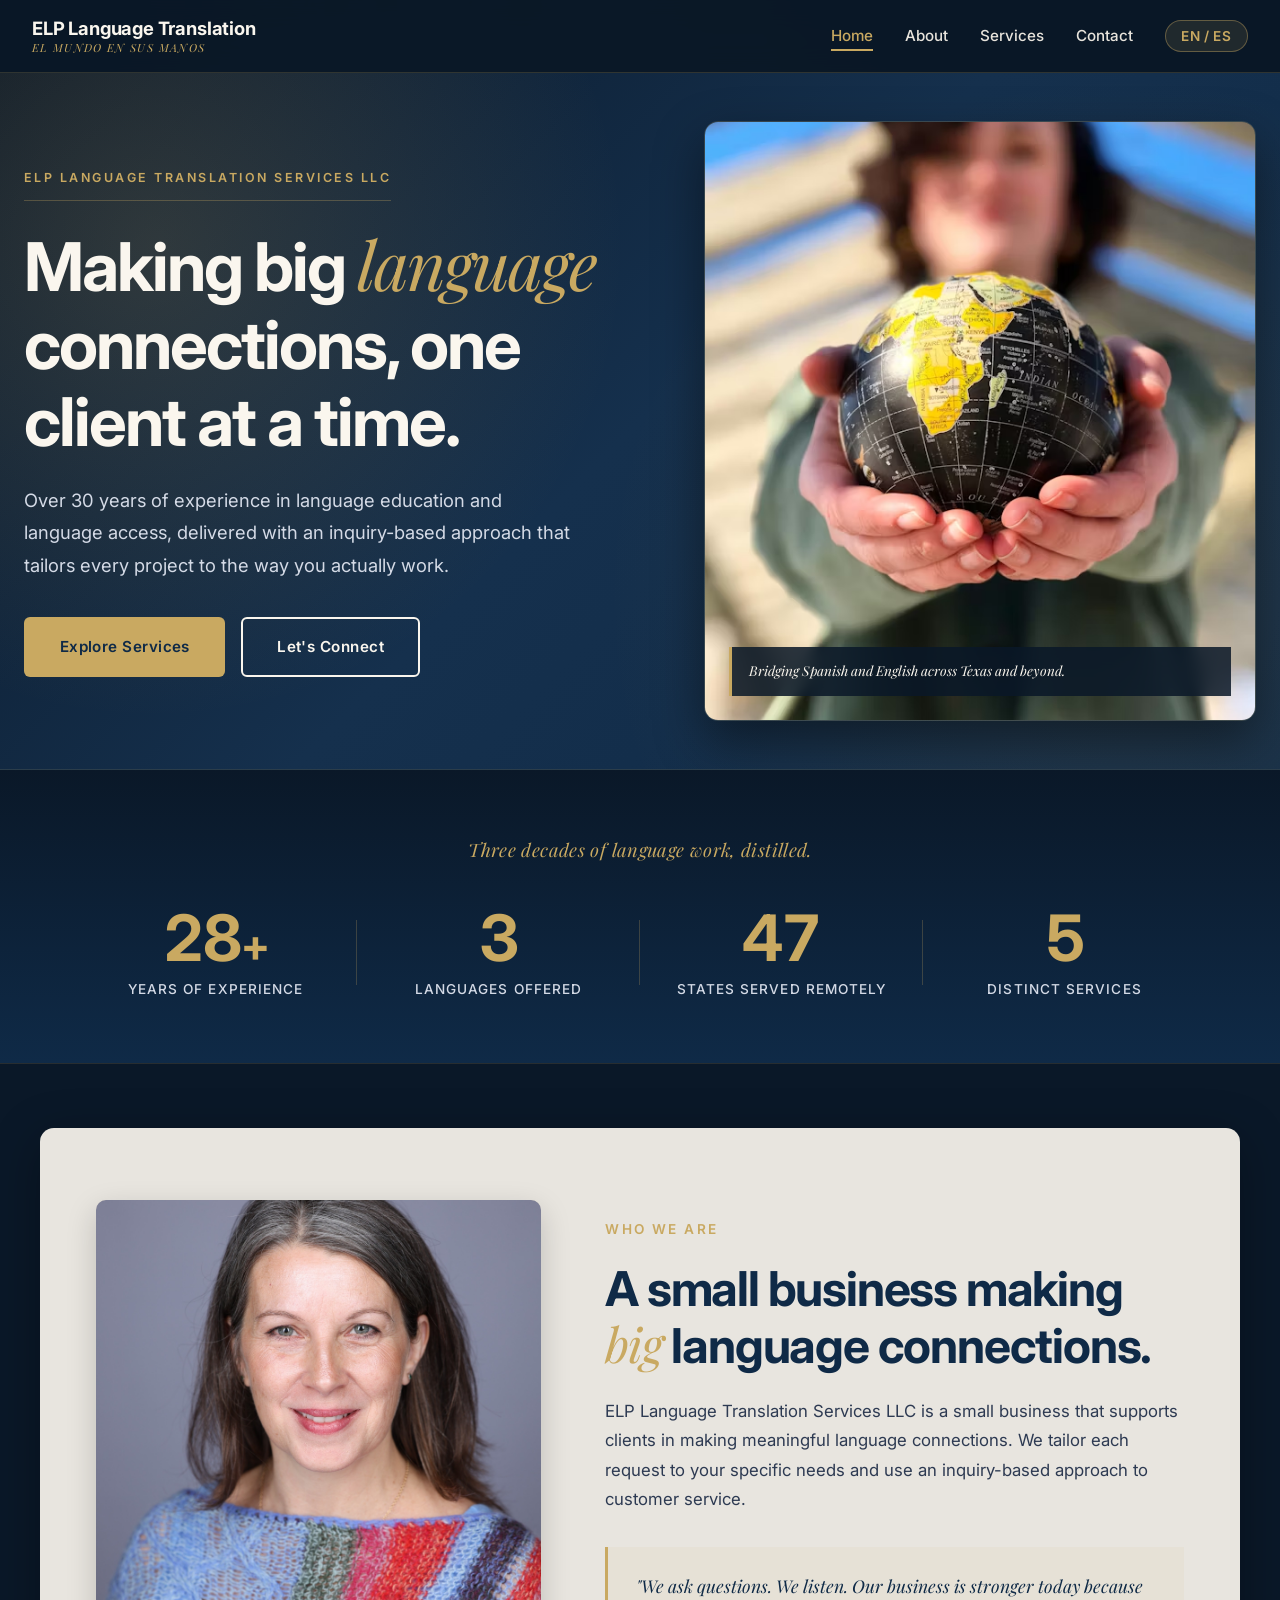
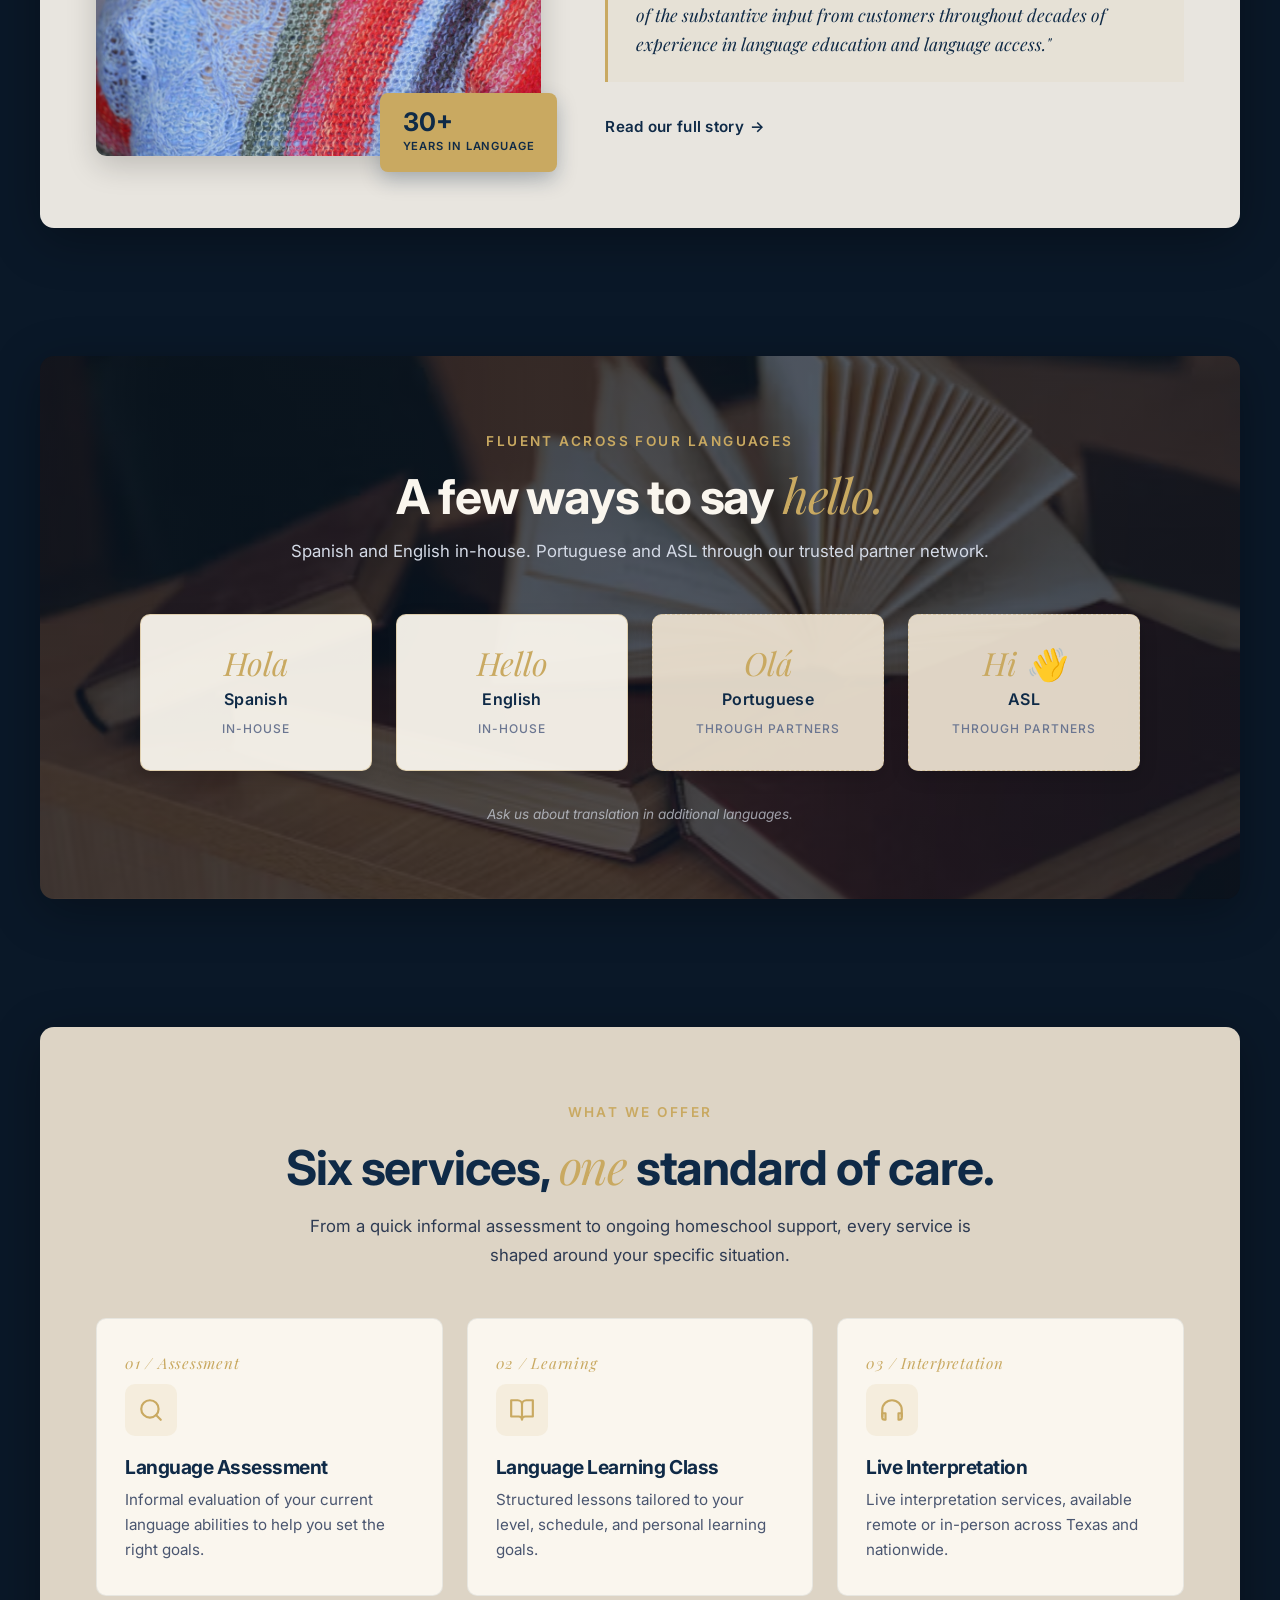
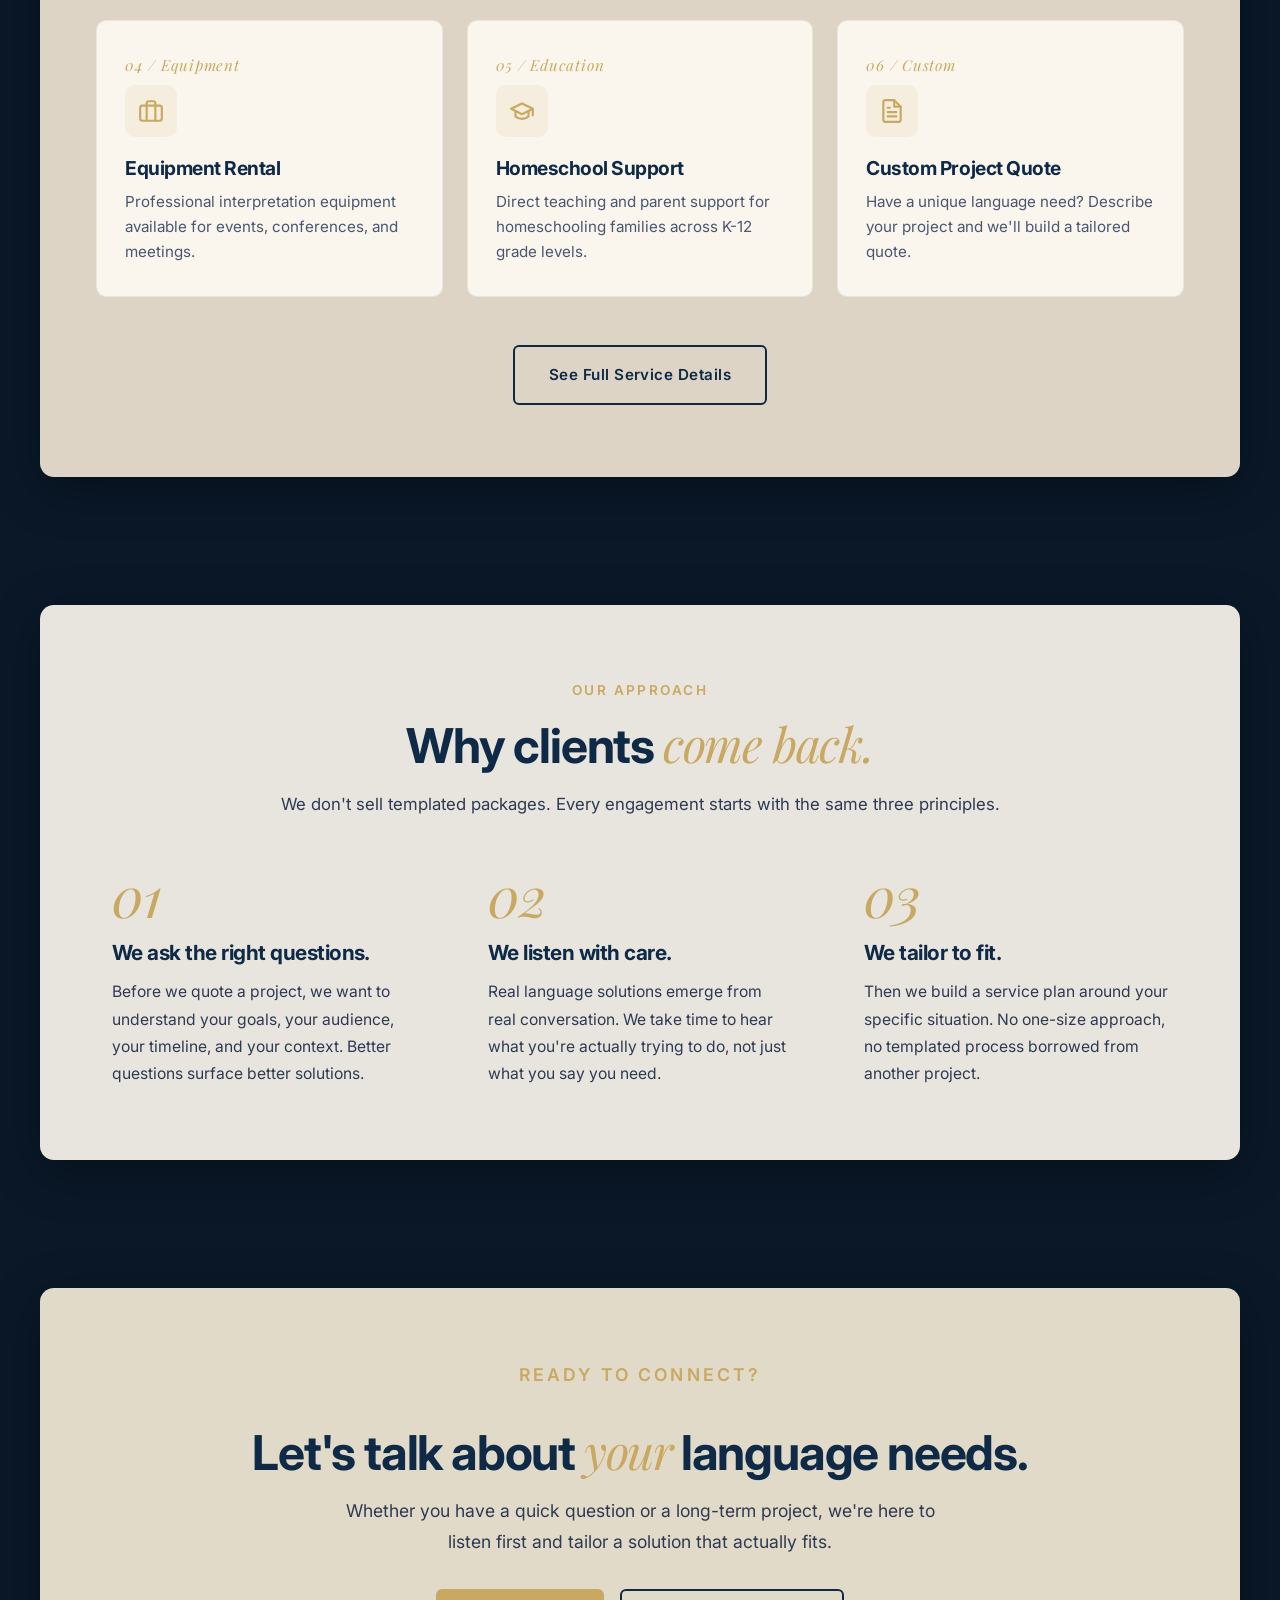
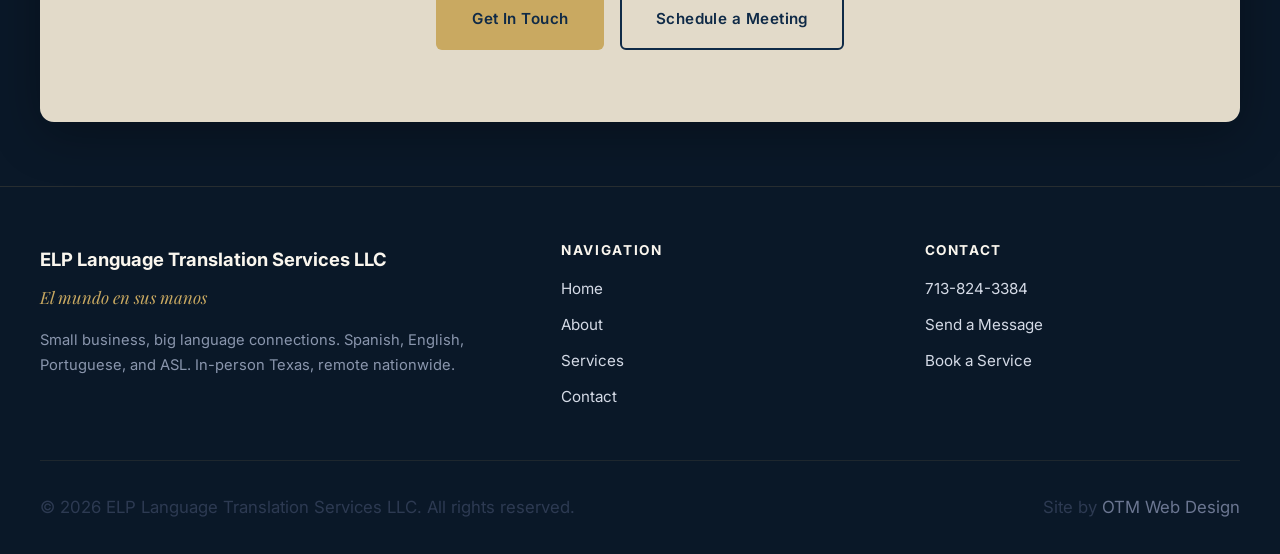
==== index.html @ def5e1b4 "First push" ====
<!DOCTYPE html>
<html lang="en">
<head>
  <meta charset="UTF-8" />
  <meta name="viewport" content="width=device-width, initial-scale=1.0" />
  <title>ELP Language Translation Services | Big Language Connections</title>
  <meta name="description" content="ELP Language Translation Services LLC. Spanish, English, Portuguese and ASL translation, interpretation, language learning, and homeschool support. Texas in-person, nationwide remote." />
  <link rel="preconnect" href="https://fonts.googleapis.com">
  <link rel="preconnect" href="https://fonts.gstatic.com" crossorigin>
  <link href="https://fonts.googleapis.com/css2?family=Inter:wght@400;500;600;700&family=Playfair+Display:ital,wght@0,400;0,600;1,400;1,600&display=swap" rel="stylesheet">
  <link rel="stylesheet" href="styles.css" />
</head>
<body>

  <!-- ===== Navigation ===== -->
  <nav class="nav">
    <div class="nav-inner">
      <a href="index.html" class="nav-brand">
        ELP Language Translation
        <span>El mundo en sus manos</span>
      </a>
      <button class="nav-toggle" aria-label="Toggle menu">
        <span></span><span></span><span></span>
      </button>
      <ul class="nav-links">
        <li><a href="index.html">Home</a></li>
        <li><a href="about.html">About</a></li>
        <li><a href="services.html">Services</a></li>
        <li><a href="contact.html">Contact</a></li>
        <li><button class="lang-toggle" type="button">EN / ES</button></li>
      </ul>
    </div>
  </nav>

  <!-- ===== Hero ===== -->
  <section class="hero">
    <div class="hero-inner">
      <div class="hero-content">
        <span class="hero-establish">ELP Language Translation Services LLC</span>
        <h1>Making big <em>language</em> connections, one client at a time.</h1>
        <p class="hero-subtitle">
          Over 30 years of experience in language education and language access, delivered with
          an inquiry-based approach that tailors every project to the way you actually work.
        </p>
        <div class="hero-buttons">
          <a href="services.html" class="btn btn-primary">Explore Services</a>
          <a href="contact.html" class="btn btn-outline">Let's Connect</a>
        </div>
      </div>
      <div class="hero-image">
        <img src="assets/hero.jpg" alt="Making big language connections" />
        <div class="hero-image-caption">
          Bridging Spanish and English across Texas and beyond.
        </div>
      </div>
    </div>
  </section>

  <!-- ===== Stats Strip ===== -->
  <section class="stats-strip">
    <p class="stats-intro">Three decades of language work, distilled.</p>
    <div class="stats-grid">
      <div class="stat">
        <div class="stat-number" data-target="30" data-suffix="+">0</div>
        <div class="stat-label">Years of Experience</div>
      </div>
      <div class="stat">
        <div class="stat-number" data-target="4">0</div>
        <div class="stat-label">Languages Offered</div>
      </div>
      <div class="stat">
        <div class="stat-number" data-target="50">0</div>
        <div class="stat-label">States Served Remotely</div>
      </div>
      <div class="stat">
        <div class="stat-number" data-target="6">0</div>
        <div class="stat-label">Distinct Services</div>
      </div>
    </div>
  </section>

  <!-- ===== About Preview ===== -->
  <section class="section">
    <div class="section-frame section-frame--cream">
      <div class="about-grid">
        <div class="about-image-stack">
          <div class="about-image">
            <img src="assets/ericka-headshot.jpg" alt="Ericka Pockrus, Founder of ELP Language Translation Services" />
          </div>
          <div class="about-image-tag">
            <span class="tag-num">30+</span>
            <span class="tag-label">Years in language</span>
          </div>
        </div>
        <div class="about-text">
          <p class="section-eyebrow">Who We Are</p>
          <h2>A small business making <em class="serif-accent">big</em> language connections.</h2>
          <p>
            ELP Language Translation Services LLC is a small business that supports clients in making
            meaningful language connections. We tailor each request to your specific needs and use an
            inquiry-based approach to customer service.
          </p>
          <div class="about-pullquote">
            "We ask questions. We listen. Our business is stronger today because of the substantive
            input from customers throughout decades of experience in language education and language access."
          </div>
          <a href="about.html" class="text-link">Read our full story</a>
        </div>
      </div>
    </div>
  </section>

  <!-- ===== Languages Section ===== -->
  <section class="section">
    <div class="languages-section">
      <p class="section-eyebrow">Fluent Across Four Languages</p>
      <h2>A few ways to say <em class="serif-accent">hello.</em></h2>
      <div class="section-intro center">
        <p style="color: #d4dae6;">
          Spanish and English in-house. Portuguese and ASL through our trusted partner network.
        </p>
      </div>
      <div class="languages-row">
        <div class="language-card">
          <span class="language-greeting">Hola</span>
          <span class="language-name">Spanish</span>
          <span class="language-mode">In-house</span>
        </div>
        <div class="language-card">
          <span class="language-greeting">Hello</span>
          <span class="language-name">English</span>
          <span class="language-mode">In-house</span>
        </div>
        <div class="language-card subcontracted">
          <span class="language-greeting">Olá</span>
          <span class="language-name">Portuguese</span>
          <span class="language-mode">Through partners</span>
        </div>
        <div class="language-card subcontracted">
          <span class="language-greeting">Hi 👋</span>
          <span class="language-name">ASL</span>
          <span class="language-mode">Through partners</span>
        </div>
      </div>
      <p class="languages-note">Ask us about translation in additional languages.</p>
    </div>
  </section>

  <!-- ===== Services Preview ===== -->
  <section class="section">
    <div class="section-frame section-frame--sandstone">
      <div style="text-align: center;">
        <p class="section-eyebrow">What We Offer</p>
        <h2>Six services, <em class="serif-accent">one</em> standard of care.</h2>
        <div class="section-intro center">
          <p>
            From a quick informal assessment to ongoing homeschool support, every service is shaped
            around your specific situation.
          </p>
        </div>
      </div>

      <div class="services-grid">

        <div class="service-card">
          <span class="service-card-num">01 / Assessment</span>
          <div class="service-icon">
            <svg viewBox="0 0 24 24"><circle cx="11" cy="11" r="8"/><path d="m21 21-4.35-4.35"/></svg>
          </div>
          <h3>Language Assessment</h3>
          <p>Informal evaluation of your current language abilities to help you set the right goals.</p>
        </div>

        <div class="service-card">
          <span class="service-card-num">02 / Learning</span>
          <div class="service-icon">
            <svg viewBox="0 0 24 24"><path d="M2 3h6a4 4 0 0 1 4 4v14a3 3 0 0 0-3-3H2zM22 3h-6a4 4 0 0 0-4 4v14a3 3 0 0 1 3-3h7z"/></svg>
          </div>
          <h3>Language Learning Class</h3>
          <p>Structured lessons tailored to your level, schedule, and personal learning goals.</p>
        </div>

        <div class="service-card">
          <span class="service-card-num">03 / Interpretation</span>
          <div class="service-icon">
            <svg viewBox="0 0 24 24"><path d="M3 18v-6a9 9 0 0 1 18 0v6"/><path d="M21 19a2 2 0 0 1-2 2h-1v-6h3zM3 19a2 2 0 0 0 2 2h1v-6H3z"/></svg>
          </div>
          <h3>Live Interpretation</h3>
          <p>Live interpretation services, available remote or in-person across Texas and nationwide.</p>
        </div>

        <div class="service-card">
          <span class="service-card-num">04 / Equipment</span>
          <div class="service-icon">
            <svg viewBox="0 0 24 24"><rect x="2" y="7" width="20" height="14" rx="2"/><path d="M16 21V5a2 2 0 0 0-2-2h-4a2 2 0 0 0-2 2v16"/></svg>
          </div>
          <h3>Equipment Rental</h3>
          <p>Professional interpretation equipment available for events, conferences, and meetings.</p>
        </div>

        <div class="service-card">
          <span class="service-card-num">05 / Education</span>
          <div class="service-icon">
            <svg viewBox="0 0 24 24"><path d="M22 10v6M2 10l10-5 10 5-10 5z"/><path d="M6 12v5c3 3 9 3 12 0v-5"/></svg>
          </div>
          <h3>Homeschool Support</h3>
          <p>Direct teaching and parent support for homeschooling families across K-12 grade levels.</p>
        </div>

        <div class="service-card">
          <span class="service-card-num">06 / Custom</span>
          <div class="service-icon">
            <svg viewBox="0 0 24 24"><path d="M14 2H6a2 2 0 0 0-2 2v16a2 2 0 0 0 2 2h12a2 2 0 0 0 2-2V8z"/><path d="M14 2v6h6M16 13H8M16 17H8M10 9H8"/></svg>
          </div>
          <h3>Custom Project Quote</h3>
          <p>Have a unique language need? Describe your project and we'll build a tailored quote.</p>
        </div>

      </div>

      <div style="text-align: center; margin-top: 3rem;">
        <a href="services.html" class="btn btn-outline-navy">See Full Service Details</a>
      </div>
    </div>
  </section>

  <!-- ===== Our Approach (3 numbered) ===== -->
  <section class="section">
    <div class="section-frame section-frame--cream">
      <div style="text-align: center;">
        <p class="section-eyebrow">Our Approach</p>
        <h2>Why clients <em class="serif-accent">come back.</em></h2>
        <div class="section-intro center">
          <p>
            We don't sell templated packages. Every engagement starts with the same three principles.
          </p>
        </div>
      </div>

      <div class="approach-grid">

        <div class="approach-item">
          <span class="approach-num">01</span>
          <h3>We ask the right questions.</h3>
          <p>
            Before we quote a project, we want to understand your goals, your audience, your timeline,
            and your context. Better questions surface better solutions.
          </p>
        </div>

        <div class="approach-item">
          <span class="approach-num">02</span>
          <h3>We listen with care.</h3>
          <p>
            Real language solutions emerge from real conversation. We take time to hear what you're
            actually trying to do, not just what you say you need.
          </p>
        </div>

        <div class="approach-item">
          <span class="approach-num">03</span>
          <h3>We tailor to fit.</h3>
          <p>
            Then we build a service plan around your specific situation. No one-size approach,
            no templated process borrowed from another project.
          </p>
        </div>

      </div>
    </div>
  </section>

  <!-- ===== Final CTA ===== -->
  <section class="section">
    <div class="section-frame section-frame--wheat cta-section">
      <p class="section-eyebrow">Ready to Connect?</p>
      <h2>Let's talk about <em class="serif-accent">your</em> language needs.</h2>
      <p>
        Whether you have a quick question or a long-term project, we're here to listen first
        and tailor a solution that actually fits.
      </p>
      <div style="display: flex; justify-content: center; gap: 1rem; flex-wrap: wrap;">
        <a href="contact.html" class="btn btn-primary">Get In Touch</a>
        <a href="contact.html#schedule" class="btn btn-outline-navy">Schedule a Meeting</a>
      </div>
    </div>
  </section>

  <!-- ===== Footer ===== -->
  <footer class="footer">
    <div class="footer-inner">
      <div>
        <p class="footer-brand">ELP Language Translation Services LLC</p>
        <p class="footer-tagline">El mundo en sus manos</p>
        <p class="footer-text">
          Small business, big language connections. Spanish, English, Portuguese, and ASL.
          In-person Texas, remote nationwide.
        </p>
      </div>
      <div>
        <h4>Navigation</h4>
        <ul>
          <li><a href="index.html">Home</a></li>
          <li><a href="about.html">About</a></li>
          <li><a href="services.html">Services</a></li>
          <li><a href="contact.html">Contact</a></li>
        </ul>
      </div>
      <div>
        <h4>Contact</h4>
        <ul>
          <li><a href="tel:7138243384">713-824-3384</a></li>
          <li><a href="contact.html">Send a Message</a></li>
          <li><a href="contact.html#schedule">Book a Service</a></li>
        </ul>
      </div>
    </div>
    <div class="footer-bottom">
      <p>&copy; 2026 ELP Language Translation Services LLC. All rights reserved.</p>
      <p>Site by <a href="https://otm-designs.com" target="_blank" rel="noopener">OTM Web Design</a></p>
    </div>
  </footer>

  <script src="script.js"></script>
</body>
</html>
---- styles.css ----
/* =========================================================
   ELP Language Translation Services
   Editorial / Professional - Navy & Gold
   Mimics MDtranslation visual depth on multi-page structure
   ========================================================= */

/* ---------- Reset ---------- */
* {
  margin: 0;
  padding: 0;
  box-sizing: border-box;
}

html {
  scroll-behavior: smooth;
  scroll-padding-top: 90px;
}

body {
  font-family: 'Inter', -apple-system, BlinkMacSystemFont, 'Segoe UI', sans-serif;
  background-color: #0a1828;
  color: #1a2540;
  line-height: 1.6;
  -webkit-font-smoothing: antialiased;
  overflow-x: hidden;
  position: relative;
}

/* Fixed background image, full bleed through */
body::before {
  content: '';
  position: fixed;
  inset: 0;
  z-index: -1;
  background-image: url('assets/body-bg.jpg');
  background-size: cover;
  background-position: center center;
  background-repeat: no-repeat;
  background-color: #0a1828;
}

/* ---------- Typography ---------- */
h1, h2, h3, h4 {
  font-family: 'Inter', sans-serif;
  font-weight: 700;
  line-height: 1.15;
  color: #0F2A47;
  letter-spacing: -0.025em;
}

h1 { font-size: clamp(2.4rem, 5.5vw, 4.2rem); }
h2 { font-size: clamp(2rem, 4vw, 3rem); margin-bottom: 1rem; }
h3 { font-size: 1.4rem; margin-bottom: 0.75rem; }

em.serif-accent {
  font-family: 'Playfair Display', Georgia, serif;
  font-style: italic;
  font-weight: 400;
  color: #C9A961;
}

p {
  font-size: 1.05rem;
  line-height: 1.75;
  color: #2d3a52;
}

a {
  color: #C9A961;
  text-decoration: none;
  transition: color 0.2s ease;
}

a:hover {
  color: #b08d3f;
}

/* ---------- Layout ---------- */
.container {
  width: 100%;
  max-width: 1200px;
  margin: 0 auto;
  padding: 0 2rem;
}

.section {
  padding: 2.5rem 1.5rem;
}

.section-frame {
  max-width: 1200px;
  margin: 1.5rem auto;
  padding: 4.5rem 3.5rem;
  background: rgba(250, 246, 238, 0.93);
  border-radius: 14px;
  box-shadow: 0 12px 50px rgba(0, 0, 0, 0.3);
}

.section-frame--cream    { background: rgba(250, 246, 238, 0.93); }
.section-frame--sandstone { background: rgba(238, 228, 210, 0.93); }
.section-frame--wheat    { background: rgba(244, 234, 215, 0.93); }
.section-frame--taupe    { background: rgba(225, 215, 198, 0.92); }

.section-eyebrow {
  display: inline-block;
  font-size: 0.85rem;
  font-weight: 600;
  letter-spacing: 0.18em;
  text-transform: uppercase;
  color: #C9A961;
  margin-bottom: 0.85rem;
}

.section-intro {
  max-width: 720px;
  margin-bottom: 3rem;
}

.section-intro.center {
  margin-left: auto;
  margin-right: auto;
  text-align: center;
}

/* ---------- Navigation ---------- */
.nav {
  position: sticky;
  top: 0;
  z-index: 1000;
  background: rgba(10, 24, 40, 0.96);
  backdrop-filter: blur(14px);
  -webkit-backdrop-filter: blur(14px);
  border-bottom: 1px solid rgba(201, 169, 97, 0.2);
}

.nav-inner {
  max-width: 1300px;
  margin: 0 auto;
  padding: 1.1rem 2rem;
  display: flex;
  justify-content: space-between;
  align-items: center;
}

.nav-brand {
  font-family: 'Inter', sans-serif;
  font-size: 1.15rem;
  font-weight: 700;
  color: #faf6ee;
  letter-spacing: -0.01em;
  line-height: 1.1;
}

.nav-brand span {
  display: block;
  font-size: 0.7rem;
  font-weight: 400;
  color: #C9A961;
  letter-spacing: 0.12em;
  text-transform: uppercase;
  margin-top: 0.25rem;
  font-family: 'Playfair Display', Georgia, serif;
  font-style: italic;
}

.nav-links {
  display: flex;
  list-style: none;
  gap: 2rem;
  align-items: center;
}

.nav-links a {
  color: #e8e4dc;
  font-size: 0.95rem;
  font-weight: 500;
  padding: 0.4rem 0;
  position: relative;
  transition: color 0.2s ease;
}

.nav-links a::after {
  content: '';
  position: absolute;
  bottom: 0;
  left: 0;
  width: 0;
  height: 2px;
  background: #C9A961;
  transition: width 0.25s ease;
}

.nav-links a:hover { color: #C9A961; }
.nav-links a:hover::after,
.nav-links a.active::after { width: 100%; }
.nav-links a.active { color: #C9A961; }

.nav-toggle {
  display: none;
  background: none;
  border: none;
  cursor: pointer;
  padding: 0.5rem;
}

.nav-toggle span {
  display: block;
  width: 24px;
  height: 2px;
  background: #faf6ee;
  margin: 5px 0;
  transition: 0.3s;
}

.lang-toggle {
  display: flex;
  align-items: center;
  gap: 0.5rem;
  padding: 0.45rem 0.95rem;
  background: rgba(201, 169, 97, 0.12);
  border: 1px solid rgba(201, 169, 97, 0.4);
  border-radius: 999px;
  cursor: pointer;
  color: #C9A961;
  font-size: 0.85rem;
  font-weight: 600;
  letter-spacing: 0.05em;
  font-family: inherit;
  transition: all 0.2s ease;
}

.lang-toggle:hover {
  background: rgba(201, 169, 97, 0.2);
}

/* ---------- Hero (full-bleed) ---------- */
.hero {
  position: relative;
  display: flex;
  align-items: center;
  padding: 3rem 1.5rem;
  background: linear-gradient(135deg, #0a1828 0%, #15304d 50%, #0F2A47 100%);
  overflow: hidden;
}

.hero::before {
  content: '';
  position: absolute;
  inset: 0;
  background-image:
    radial-gradient(circle at 12% 25%, rgba(201, 169, 97, 0.18) 0%, transparent 38%),
    radial-gradient(circle at 88% 75%, rgba(201, 169, 97, 0.12) 0%, transparent 42%);
  pointer-events: none;
}

.hero-inner {
  max-width: 1300px;
  margin: 0 auto;
  width: 100%;
  display: grid;
  grid-template-columns: 1.1fr 1fr;
  gap: 4.5rem;
  align-items: center;
  position: relative;
  z-index: 1;
}

.hero-content {
  color: #faf6ee;
}

.hero-establish {
  display: inline-block;
  font-size: 0.78rem;
  font-weight: 600;
  color: #C9A961;
  letter-spacing: 0.2em;
  text-transform: uppercase;
  margin-bottom: 1.5rem;
  padding-bottom: 0.75rem;
  border-bottom: 1px solid rgba(201, 169, 97, 0.3);
}

.hero h1 {
  color: #faf6ee;
  margin-bottom: 1.5rem;
  font-weight: 700;
  letter-spacing: -0.03em;
}

.hero h1 em {
  font-family: 'Playfair Display', Georgia, serif;
  font-style: italic;
  font-weight: 400;
  color: #C9A961;
}

.hero-subtitle {
  font-size: 1.15rem;
  color: #d4dae6;
  margin-bottom: 2.25rem;
  max-width: 560px;
  line-height: 1.75;
}

.hero-buttons {
  display: flex;
  gap: 1rem;
  flex-wrap: wrap;
}

.hero-image {
  position: relative;
  border-radius: 14px;
  overflow: hidden;
  box-shadow: 0 20px 50px rgba(0, 0, 0, 0.45);
  border: 1px solid rgba(201, 169, 97, 0.2);
  height: 100%;
  max-height: 600px;
}

.hero-image img {
  width: 100%;
  height: 100%;
  object-fit: cover;
  display: block;
}

.hero-image-caption {
  position: absolute;
  bottom: 1.5rem;
  left: 1.5rem;
  right: 1.5rem;
  padding: 0.85rem 1.1rem;
  background: rgba(10, 24, 40, 0.85);
  backdrop-filter: blur(10px);
  border-left: 3px solid #C9A961;
  color: #faf6ee;
  font-size: 0.85rem;
  font-style: italic;
  font-family: 'Playfair Display', serif;
}

/* ---------- Buttons ---------- */
.btn {
  display: inline-flex;
  align-items: center;
  gap: 0.5rem;
  padding: 1rem 2.1rem;
  font-family: inherit;
  font-size: 0.95rem;
  font-weight: 600;
  letter-spacing: 0.03em;
  border-radius: 6px;
  border: 2px solid transparent;
  cursor: pointer;
  transition: all 0.25s ease;
  text-decoration: none;
}

.btn-primary {
  background: #C9A961;
  color: #0F2A47;
}

.btn-primary:hover {
  background: #d4b876;
  color: #0F2A47;
  transform: translateY(-2px);
  box-shadow: 0 12px 28px rgba(201, 169, 97, 0.3);
}

.btn-outline {
  background: transparent;
  color: #faf6ee;
  border-color: #faf6ee;
}

.btn-outline:hover {
  background: #faf6ee;
  color: #0F2A47;
  transform: translateY(-2px);
}

.btn-outline-navy {
  background: transparent;
  color: #0F2A47;
  border-color: #0F2A47;
}

.btn-outline-navy:hover {
  background: #0F2A47;
  color: #faf6ee;
}

.text-link {
  display: inline-flex;
  align-items: center;
  gap: 0.4rem;
  color: #0F2A47;
  font-weight: 600;
  font-size: 0.95rem;
  letter-spacing: 0.02em;
  transition: gap 0.2s ease, color 0.2s ease;
}

.text-link::after {
  content: '→';
  transition: transform 0.25s ease;
}

.text-link:hover {
  color: #C9A961;
  gap: 0.65rem;
}

/* ---------- Stat Counters (MD-style) ---------- */
.stats-strip {
  background: linear-gradient(180deg, #0a1828 0%, #0F2A47 100%);
  color: #faf6ee;
  text-align: center;
  padding: 4rem 1.5rem;
  border-top: 1px solid rgba(201, 169, 97, 0.15);
  border-bottom: 1px solid rgba(201, 169, 97, 0.15);
}

.stats-intro {
  font-family: 'Playfair Display', Georgia, serif;
  font-style: italic;
  color: #C9A961;
  font-size: 1.15rem;
  margin-bottom: 2.5rem;
  letter-spacing: 0.02em;
}

.stats-grid {
  max-width: 1100px;
  margin: 0 auto;
  display: grid;
  grid-template-columns: repeat(4, 1fr);
  gap: 2rem;
}

.stat {
  position: relative;
  padding: 0 1rem;
}

.stat:not(:last-child)::after {
  content: '';
  position: absolute;
  right: -1rem;
  top: 15%;
  bottom: 15%;
  width: 1px;
  background: rgba(201, 169, 97, 0.25);
}

.stat-number {
  font-size: clamp(2.8rem, 5vw, 4rem);
  font-weight: 700;
  color: #C9A961;
  line-height: 1;
  margin-bottom: 0.6rem;
  letter-spacing: -0.03em;
  font-variant-numeric: tabular-nums;
}

.stat-suffix {
  font-size: 0.7em;
  color: #C9A961;
}

.stat-label {
  font-size: 0.85rem;
  font-weight: 500;
  color: #d4dae6;
  letter-spacing: 0.08em;
  text-transform: uppercase;
  line-height: 1.4;
}

/* ---------- About Grid ---------- */
.about-grid {
  display: grid;
  grid-template-columns: 1fr 1.3fr;
  gap: 4rem;
  align-items: center;
}

.about-image-stack {
  position: relative;
  aspect-ratio: 4 / 5;
}

.about-image {
  aspect-ratio: 4 / 5;
  background: #e1d7c6;
  border-radius: 10px;
  overflow: hidden;
  box-shadow: 0 10px 30px rgba(0, 0, 0, 0.18);
  position: relative;
}

.about-image img {
  width: 100%;
  height: 100%;
  object-fit: cover;
}

.about-image-tag {
  position: absolute;
  bottom: -1rem;
  right: -1rem;
  background: #C9A961;
  color: #0F2A47;
  padding: 1rem 1.4rem;
  border-radius: 8px;
  font-weight: 700;
  font-size: 0.95rem;
  box-shadow: 0 8px 20px rgba(15, 42, 71, 0.25);
}

.about-image-tag .tag-num {
  font-size: 1.6rem;
  font-weight: 700;
  display: block;
  line-height: 1;
}

.about-image-tag .tag-label {
  font-size: 0.7rem;
  text-transform: uppercase;
  letter-spacing: 0.08em;
  font-weight: 600;
  display: block;
  margin-top: 0.2rem;
}

.about-text h2 {
  margin-bottom: 1.5rem;
}

.about-text p {
  margin-bottom: 1.15rem;
}

.about-text p:last-child {
  margin-bottom: 0;
}

.about-pullquote {
  margin: 2rem 0;
  padding: 1.5rem 1.75rem;
  border-left: 3px solid #C9A961;
  background: rgba(201, 169, 97, 0.07);
  font-family: 'Playfair Display', Georgia, serif;
  font-style: italic;
  font-size: 1.1rem;
  line-height: 1.65;
  color: #0F2A47;
}

/* ---------- Languages Section (4-language version, floating frame) ---------- */
.languages-section {
  position: relative;
  max-width: 1200px;
  margin: 1.5rem auto;
  padding: 4.5rem 3.5rem;
  border-radius: 14px;
  overflow: hidden;
  background-image:
    linear-gradient(rgba(10, 24, 40, 0.70), rgba(10, 24, 40, 0.70)),
    url('assets/languages-bg.jpg');
  background-size: cover;
  background-position: center;
  background-repeat: no-repeat;
  background-color: #0a1828;
  color: #faf6ee;
  text-align: center;
  box-shadow: 0 12px 50px rgba(0, 0, 0, 0.3);
}

.languages-section h2 {
  color: #faf6ee;
  margin-bottom: 0.75rem;
}

.languages-section .section-eyebrow {
  color: #C9A961;
}

.languages-section .section-intro p {
  color: #d4dae6;
}

.languages-row {
  max-width: 1000px;
  margin: 3rem auto 0;
  display: grid;
  grid-template-columns: repeat(4, 1fr);
  gap: 1.5rem;
}

.language-card {
  padding: 2rem 1.25rem;
  background: rgba(250, 246, 238, 0.95);
  border: 1px solid rgba(201, 169, 97, 0.4);
  border-radius: 10px;
  transition: all 0.25s ease;
  box-shadow: 0 6px 18px rgba(0, 0, 0, 0.15);
}

.language-card:hover {
  background: rgba(250, 246, 238, 1);
  transform: translateY(-4px);
  border-color: rgba(201, 169, 97, 0.7);
  box-shadow: 0 10px 28px rgba(0, 0, 0, 0.25);
}

.language-card.subcontracted {
  background: rgba(238, 228, 210, 0.93);
  border-style: dashed;
}

.language-card.subcontracted:hover {
  background: rgba(238, 228, 210, 1);
}

.language-greeting {
  font-family: 'Playfair Display', Georgia, serif;
  font-style: italic;
  font-size: 2rem;
  color: #C9A961;
  display: block;
  margin-bottom: 0.5rem;
  line-height: 1;
}

.language-name {
  display: block;
  font-size: 1rem;
  font-weight: 600;
  color: #0F2A47;
  letter-spacing: 0.02em;
}

.language-mode {
  display: block;
  font-size: 0.75rem;
  color: #6b7691;
  margin-top: 0.4rem;
  letter-spacing: 0.08em;
  text-transform: uppercase;
  font-weight: 500;
}

.languages-note {
  margin-top: 2rem;
  font-size: 0.85rem;
  color: rgba(212, 218, 230, 0.7);
  font-style: italic;
}

/* ---------- Numbered Services (MD-style) ---------- */
.numbered-services {
  display: grid;
  gap: 4rem;
  margin-top: 3rem;
}

.numbered-service {
  display: grid;
  grid-template-columns: 1fr 1fr;
  gap: 3.5rem;
  align-items: center;
}

.numbered-service:nth-child(even) .numbered-service-image {
  order: 2;
}

.numbered-service-image {
  aspect-ratio: 4 / 3;
  background: #e1d7c6;
  border-radius: 10px;
  overflow: hidden;
  box-shadow: 0 12px 30px rgba(0, 0, 0, 0.15);
  position: relative;
}

.numbered-service-image img {
  width: 100%;
  height: 100%;
  object-fit: cover;
}

.numbered-service-image-tag {
  position: absolute;
  top: 1rem;
  left: 1rem;
  background: rgba(10, 24, 40, 0.85);
  backdrop-filter: blur(10px);
  color: #C9A961;
  padding: 0.45rem 0.9rem;
  border-radius: 4px;
  font-size: 0.7rem;
  font-weight: 600;
  letter-spacing: 0.15em;
  text-transform: uppercase;
}

.numbered-service-content .service-num {
  font-family: 'Playfair Display', Georgia, serif;
  font-style: italic;
  font-size: 1rem;
  color: #C9A961;
  letter-spacing: 0.05em;
  display: block;
  margin-bottom: 0.6rem;
}

.numbered-service-content h3 {
  font-size: 1.75rem;
  margin-bottom: 1rem;
}

.numbered-service-content p {
  margin-bottom: 1rem;
}

/* ---------- Service Preview Cards (homepage) ---------- */
.services-grid {
  display: grid;
  grid-template-columns: repeat(auto-fit, minmax(290px, 1fr));
  gap: 1.5rem;
  margin-top: 3rem;
}

.service-card {
  background: #faf6ee;
  border-radius: 10px;
  padding: 2rem 1.75rem;
  border: 1px solid rgba(15, 42, 71, 0.08);
  transition: all 0.25s ease;
  position: relative;
}

.service-card:hover {
  transform: translateY(-4px);
  box-shadow: 0 14px 32px rgba(15, 42, 71, 0.13);
  border-color: rgba(201, 169, 97, 0.4);
}

.service-card-num {
  font-family: 'Playfair Display', Georgia, serif;
  font-style: italic;
  color: #C9A961;
  font-size: 0.95rem;
  display: block;
  margin-bottom: 0.5rem;
  letter-spacing: 0.05em;
}

.service-icon {
  width: 52px;
  height: 52px;
  display: flex;
  align-items: center;
  justify-content: center;
  background: rgba(201, 169, 97, 0.12);
  border-radius: 10px;
  margin-bottom: 1.25rem;
}

.service-icon svg {
  width: 26px;
  height: 26px;
  stroke: #C9A961;
  fill: none;
  stroke-width: 2;
  stroke-linecap: round;
  stroke-linejoin: round;
}

.service-card h3 {
  color: #0F2A47;
  margin-bottom: 0.6rem;
  font-size: 1.2rem;
}

.service-card p {
  font-size: 0.95rem;
  color: #4a5670;
  line-height: 1.65;
}

/* ---------- Approach Section (3-step numbered) ---------- */
.approach-grid {
  display: grid;
  grid-template-columns: repeat(3, 1fr);
  gap: 2.5rem;
  margin-top: 3rem;
}

.approach-item {
  position: relative;
  padding: 0 1rem;
}

.approach-num {
  font-family: 'Playfair Display', Georgia, serif;
  font-style: italic;
  font-size: 3.5rem;
  color: #C9A961;
  line-height: 1;
  margin-bottom: 1rem;
  display: block;
  letter-spacing: -0.02em;
}

.approach-item h3 {
  font-size: 1.3rem;
  margin-bottom: 0.75rem;
  line-height: 1.3;
}

.approach-item p {
  font-size: 0.98rem;
}

/* ---------- Page Header ---------- */
.page-header {
  background-image:
    linear-gradient(135deg, rgba(10, 24, 40, 0.85) 0%, rgba(21, 48, 77, 0.80) 50%, rgba(15, 42, 71, 0.88) 100%),
    url('assets/page-header-bg.jpg');
  background-size: cover;
  background-position: center;
  background-repeat: no-repeat;
  color: #faf6ee;
  padding: 6rem 1.5rem 5rem;
  text-align: center;
  position: relative;
  overflow: hidden;
}

.page-header::before {
  content: '';
  position: absolute;
  inset: 0;
  background: radial-gradient(circle at 50% 50%, rgba(201, 169, 97, 0.15) 0%, transparent 60%);
  pointer-events: none;
}

.page-header-inner {
  position: relative;
  z-index: 1;
  max-width: 820px;
  margin: 0 auto;
}

.page-header .hero-tagline-es,
.page-header-tagline {
  font-family: 'Playfair Display', Georgia, serif;
  font-style: italic;
  font-size: 1.4rem;
  color: #C9A961;
  margin-bottom: 0.75rem;
  display: block;
}

.page-header h1 {
  color: #faf6ee;
  margin-bottom: 1.25rem;
}

.page-header h1 em {
  font-family: 'Playfair Display', Georgia, serif;
  font-style: italic;
  font-weight: 400;
  color: #C9A961;
}

.page-header p {
  color: #d4dae6;
  font-size: 1.15rem;
  max-width: 640px;
  margin: 0 auto;
}

/* ---------- Homeschool Spotlight ---------- */
.homeschool-callout {
  display: grid;
  grid-template-columns: 1fr 1fr;
  gap: 3.5rem;
  align-items: center;
}

.homeschool-content h2 {
  margin-bottom: 1rem;
}

.homeschool-content ul {
  list-style: none;
  margin: 1.5rem 0;
}

.homeschool-content ul li {
  padding: 0.65rem 0 0.65rem 2rem;
  position: relative;
  color: #2d3a52;
}

.homeschool-content ul li::before {
  content: '';
  position: absolute;
  left: 0;
  top: 1.1rem;
  width: 16px;
  height: 2px;
  background: #C9A961;
}

.homeschool-visual {
  aspect-ratio: 4 / 5;
  border-radius: 12px;
  overflow: hidden;
  box-shadow: 0 14px 35px rgba(0, 0, 0, 0.2);
}

.homeschool-visual img {
  width: 100%;
  height: 100%;
  object-fit: cover;
}

/* ---------- Contact / Form ---------- */
.contact-layout {
  display: grid;
  grid-template-columns: 1fr 1.1fr;
  gap: 3.5rem;
}

.contact-info h2 {
  margin-bottom: 0.5rem;
}

.contact-info > p {
  margin-bottom: 2rem;
}

.contact-detail {
  display: flex;
  align-items: center;
  gap: 1rem;
  padding: 1.1rem 0;
  border-bottom: 1px solid rgba(15, 42, 71, 0.08);
}

.contact-detail:last-child {
  border-bottom: none;
}

.contact-detail-icon {
  width: 44px;
  height: 44px;
  display: flex;
  align-items: center;
  justify-content: center;
  background: rgba(201, 169, 97, 0.15);
  border-radius: 8px;
  flex-shrink: 0;
}

.contact-detail-icon svg {
  width: 20px;
  height: 20px;
  stroke: #C9A961;
  fill: none;
  stroke-width: 2;
  stroke-linecap: round;
  stroke-linejoin: round;
}

.contact-detail-label {
  font-size: 0.78rem;
  font-weight: 600;
  color: #6b7691;
  letter-spacing: 0.1em;
  text-transform: uppercase;
  margin-bottom: 0.2rem;
}

.contact-detail-value {
  color: #0F2A47;
  font-weight: 500;
  font-size: 1.05rem;
}

.form-field {
  margin-bottom: 1.25rem;
}

.form-field label {
  display: block;
  font-size: 0.82rem;
  font-weight: 600;
  color: #0F2A47;
  margin-bottom: 0.45rem;
  letter-spacing: 0.05em;
  text-transform: uppercase;
}

.form-field input,
.form-field select,
.form-field textarea {
  width: 100%;
  padding: 0.9rem 1rem;
  border: 1.5px solid rgba(15, 42, 71, 0.15);
  border-radius: 6px;
  font-family: inherit;
  font-size: 1rem;
  color: #1a2540;
  background: #faf6ee;
  transition: border-color 0.2s ease, box-shadow 0.2s ease;
}

.form-field input:focus,
.form-field select:focus,
.form-field textarea:focus {
  outline: none;
  border-color: #C9A961;
  box-shadow: 0 0 0 3px rgba(201, 169, 97, 0.15);
}

.form-field textarea {
  resize: vertical;
  min-height: 140px;
}

.btn-submit {
  width: 100%;
  background: #0F2A47;
  color: #faf6ee;
  padding: 1.15rem;
  font-size: 1rem;
  font-weight: 600;
  border: none;
  border-radius: 6px;
  cursor: pointer;
  letter-spacing: 0.04em;
  transition: all 0.25s ease;
  font-family: inherit;
}

.btn-submit:hover {
  background: #15304d;
  transform: translateY(-2px);
  box-shadow: 0 12px 28px rgba(15, 42, 71, 0.2);
}

/* ---------- Schedule Section ---------- */
.schedule-section h2 {
  text-align: center;
  margin-bottom: 0.5rem;
}

.schedule-section > .section-intro {
  margin-left: auto;
  margin-right: auto;
  text-align: center;
}

.schedule-grid {
  display: grid;
  grid-template-columns: repeat(auto-fit, minmax(280px, 1fr));
  gap: 1rem;
}

.schedule-btn {
  display: flex;
  align-items: center;
  gap: 1rem;
  padding: 1.3rem 1.5rem;
  background: #faf6ee;
  border: 1.5px solid rgba(15, 42, 71, 0.12);
  border-radius: 8px;
  cursor: pointer;
  text-align: left;
  font-family: inherit;
  font-size: 1rem;
  color: #0F2A47;
  font-weight: 500;
  transition: all 0.25s ease;
  text-decoration: none;
}

.schedule-btn:hover {
  background: #0F2A47;
  color: #faf6ee;
  transform: translateY(-2px);
  border-color: #0F2A47;
  box-shadow: 0 8px 22px rgba(15, 42, 71, 0.18);
}

.schedule-btn:hover .schedule-btn-icon {
  background: rgba(201, 169, 97, 0.25);
}

.schedule-btn-icon {
  width: 44px;
  height: 44px;
  flex-shrink: 0;
  display: flex;
  align-items: center;
  justify-content: center;
  background: rgba(201, 169, 97, 0.15);
  border-radius: 8px;
  transition: background 0.25s ease;
}

.schedule-btn-icon svg {
  width: 22px;
  height: 22px;
  stroke: #C9A961;
  fill: none;
  stroke-width: 2;
  stroke-linecap: round;
  stroke-linejoin: round;
}

.schedule-btn-label {
  flex: 1;
}

.schedule-btn-title {
  display: block;
  font-weight: 600;
  margin-bottom: 0.15rem;
}

.schedule-btn-sub {
  display: block;
  font-size: 0.8rem;
  font-weight: 400;
  opacity: 0.7;
}

/* ---------- CTA Section ---------- */
.cta-section {
  text-align: center;
}

.cta-section h2 {
  margin-bottom: 1rem;
}

.cta-section > p {
  max-width: 620px;
  margin: 0 auto 2rem auto;
  font-size: 1.1rem;
}

/* ---------- Footer ---------- */
.footer {
  background: #0a1828;
  color: #d4dae6;
  padding: 3.5rem 1.5rem 2rem;
  border-top: 1px solid rgba(201, 169, 97, 0.15);
}

.footer-inner {
  max-width: 1200px;
  margin: 0 auto;
  display: grid;
  grid-template-columns: 1.5fr 1fr 1fr;
  gap: 3rem;
  margin-bottom: 2.5rem;
}

.footer-brand {
  font-size: 1.15rem;
  font-weight: 700;
  color: #faf6ee;
  margin-bottom: 0.5rem;
}

.footer-tagline {
  color: #C9A961;
  font-style: italic;
  font-family: 'Playfair Display', Georgia, serif;
  margin-bottom: 1rem;
}

.footer-text {
  color: #8a96ad;
  font-size: 0.92rem;
  line-height: 1.65;
}

.footer h4 {
  color: #faf6ee;
  font-size: 0.85rem;
  letter-spacing: 0.12em;
  text-transform: uppercase;
  margin-bottom: 1.1rem;
}

.footer ul {
  list-style: none;
}

.footer ul li {
  margin-bottom: 0.65rem;
}

.footer ul a {
  color: #d4dae6;
  font-size: 0.95rem;
  transition: color 0.2s ease;
}

.footer ul a:hover {
  color: #C9A961;
}

.footer-bottom {
  max-width: 1200px;
  margin: 0 auto;
  padding-top: 2rem;
  border-top: 1px solid rgba(201, 169, 97, 0.1);
  display: flex;
  justify-content: space-between;
  font-size: 0.85rem;
  color: #6b7691;
}

.footer-bottom a {
  color: #6b7691;
}

.footer-bottom a:hover {
  color: #C9A961;
}

/* ---------- Responsive ---------- */
@media (max-width: 1000px) {
  .stats-grid {
    grid-template-columns: repeat(2, 1fr);
    gap: 3rem 2rem;
  }

  .stat:nth-child(2)::after { display: none; }

  .languages-row {
    grid-template-columns: repeat(2, 1fr);
  }

  .approach-grid {
    grid-template-columns: 1fr;
    gap: 2.5rem;
  }
}

@media (max-width: 900px) {
  .hero-inner {
    grid-template-columns: 1fr;
    gap: 3rem;
  }

  .hero-image {
    max-width: 420px;
    margin: 0 auto;
    aspect-ratio: 4 / 5;
    min-height: auto;
  }

  .about-grid {
    grid-template-columns: 1fr;
    gap: 3rem;
  }

  .about-image-stack {
    max-width: 380px;
    margin: 0 auto;
  }

  .numbered-service {
    grid-template-columns: 1fr;
    gap: 2rem;
  }

  .numbered-service:nth-child(even) .numbered-service-image {
    order: -1;
  }

  .contact-layout {
    grid-template-columns: 1fr;
    gap: 3rem;
  }

  .homeschool-callout {
    grid-template-columns: 1fr;
  }

  .homeschool-visual {
    max-width: 400px;
    margin: 0 auto;
  }

  .footer-inner {
    grid-template-columns: 1fr;
    gap: 2rem;
  }

  .footer-bottom {
    flex-direction: column;
    gap: 0.5rem;
    text-align: center;
  }
}

@media (max-width: 700px) {
  .nav-toggle {
    display: block;
  }

  .nav-links {
    display: none;
    position: absolute;
    top: 100%;
    left: 0;
    right: 0;
    background: rgba(10, 24, 40, 0.98);
    flex-direction: column;
    padding: 1.5rem 2rem;
    gap: 1rem;
    border-top: 1px solid rgba(201, 169, 97, 0.15);
  }

  .nav-links.active {
    display: flex;
  }

  .section {
    padding: 3.5rem 1rem;
  }

  .section-frame {
    padding: 2.5rem 1.5rem;
    margin: 1.5rem auto;
  }

  .hero {
    min-height: 70vh;
    padding: 3rem 1.25rem;
  }

  .hero-buttons {
    flex-direction: column;
    align-items: stretch;
  }

  .btn {
    justify-content: center;
  }

  .stats-grid {
    grid-template-columns: 1fr;
    gap: 2.5rem;
  }

  .stat::after { display: none !important; }

  .languages-row {
    grid-template-columns: 1fr;
  }
}
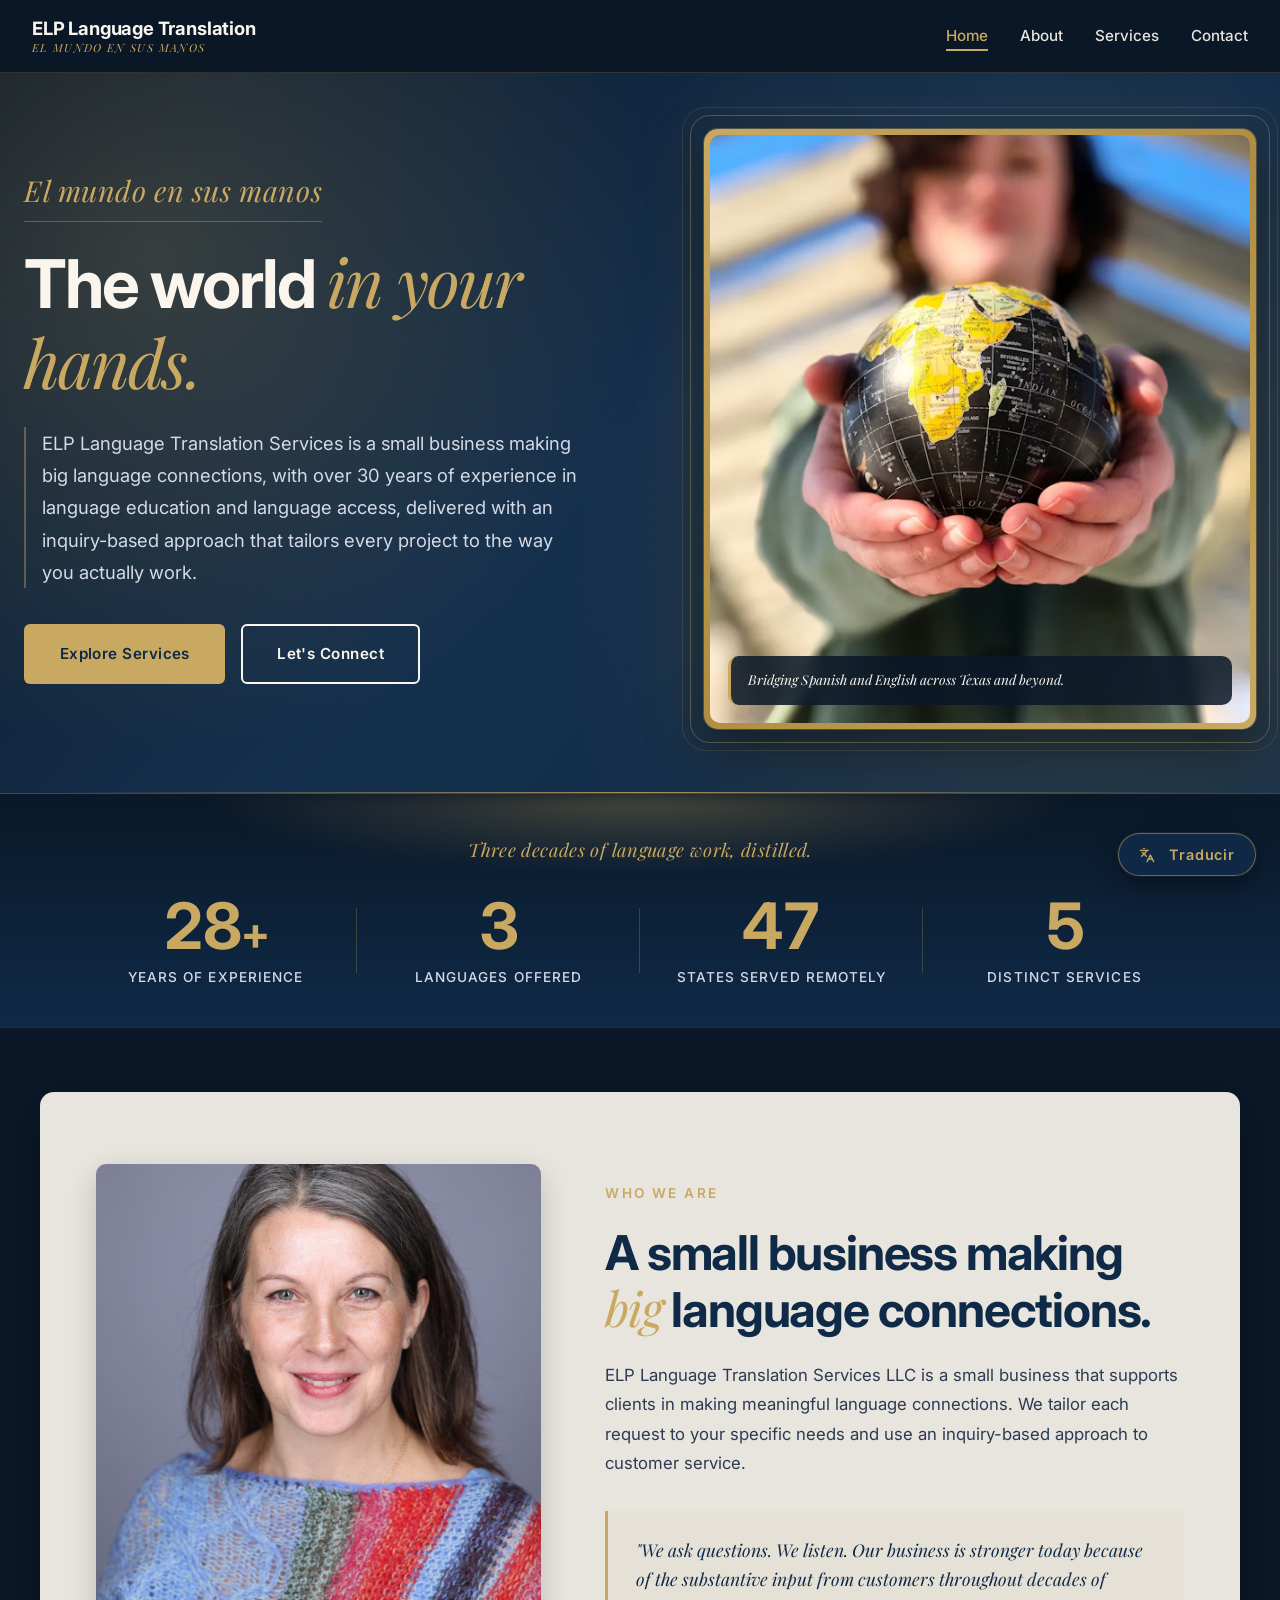
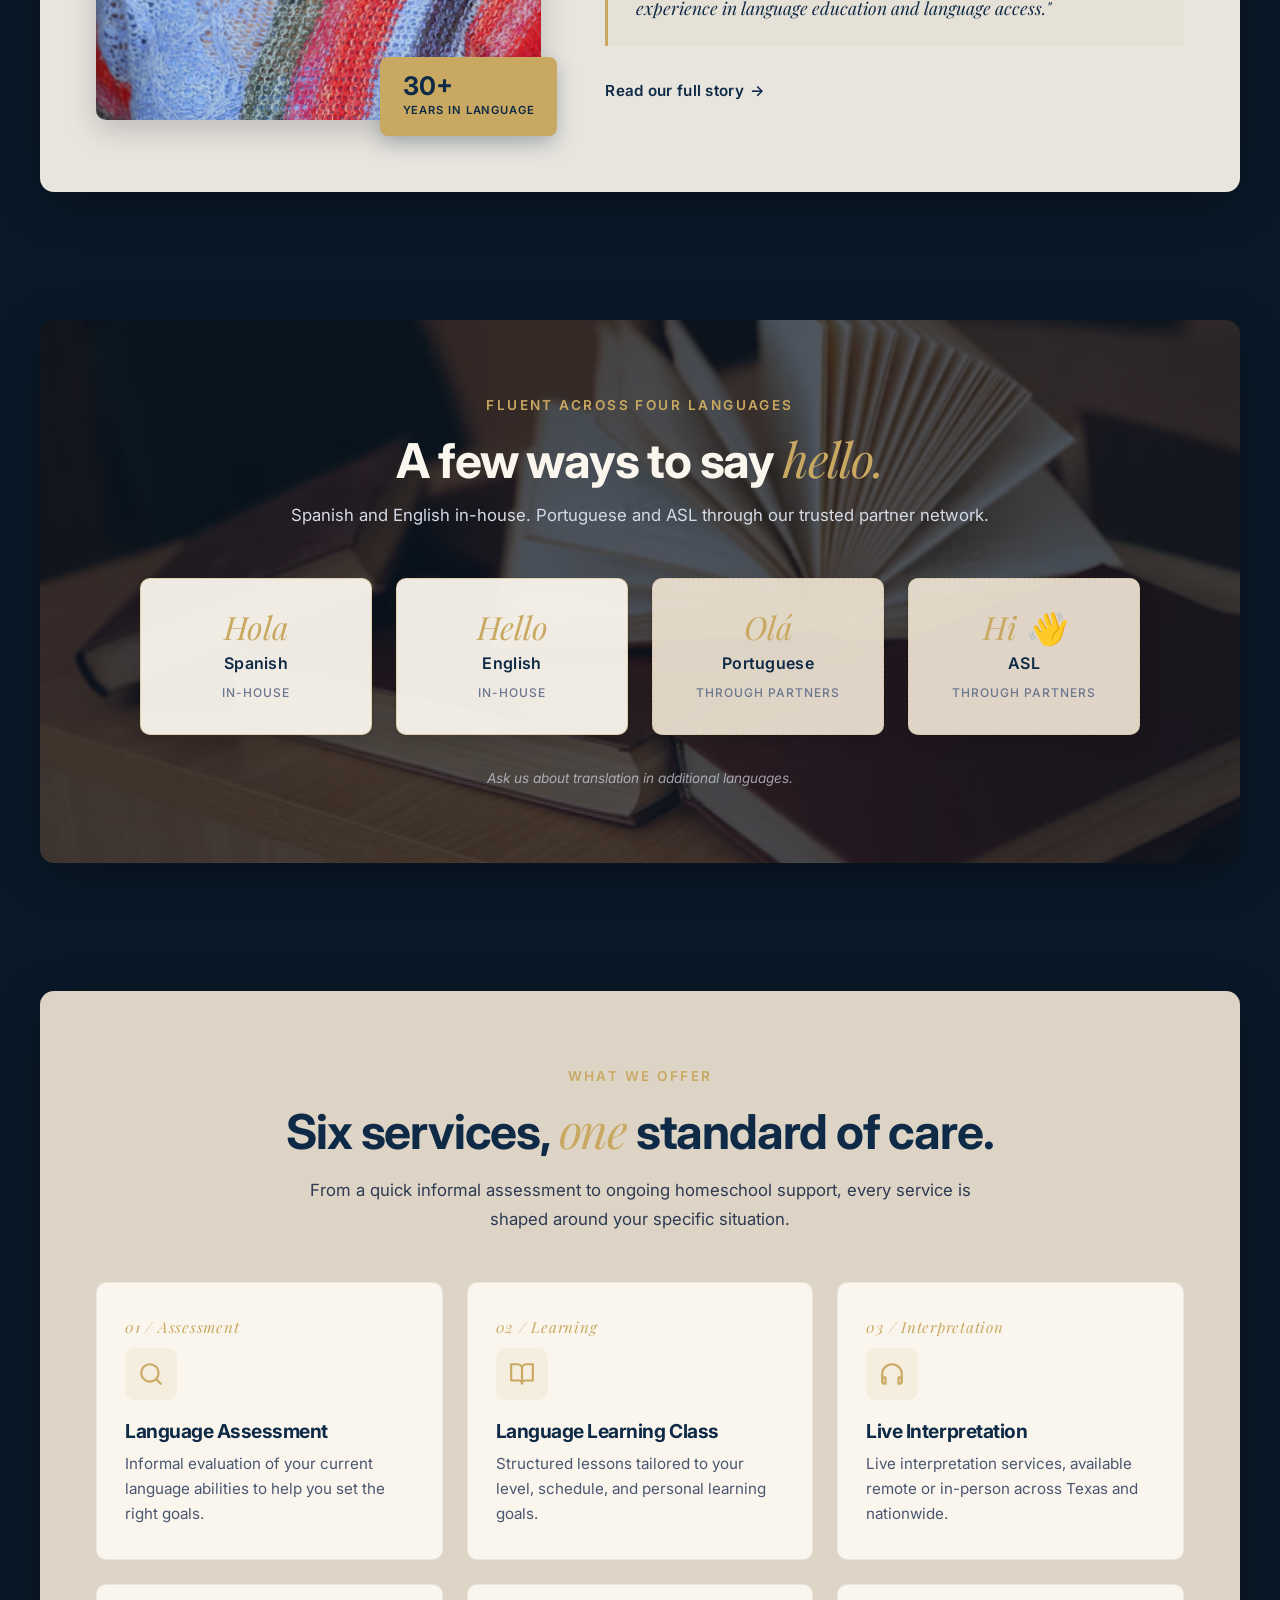
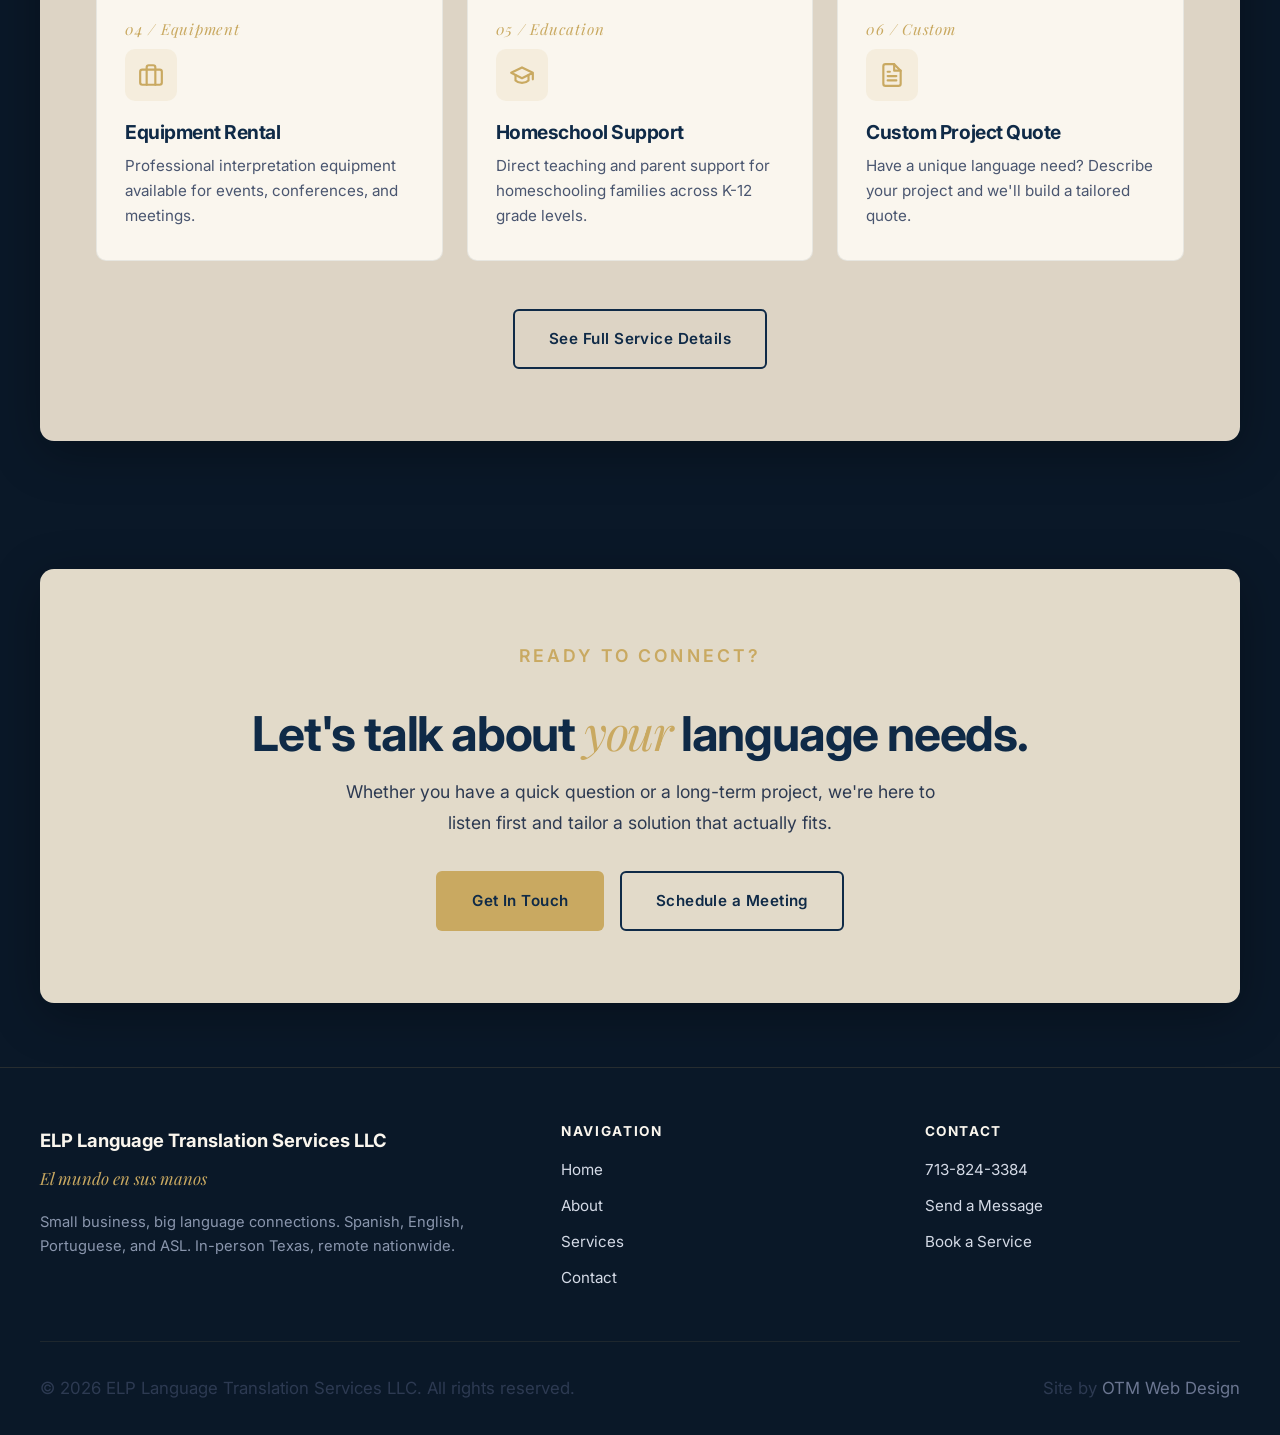
==== commit ea1e1222: "polish. no logo yet" ====
--- a/index.html
+++ b/index.html
@@ -23,33 +23,36 @@
         <span></span><span></span><span></span>
       </button>
       <ul class="nav-links">
-        <li><a href="index.html">Home</a></li>
-        <li><a href="about.html">About</a></li>
-        <li><a href="services.html">Services</a></li>
-        <li><a href="contact.html">Contact</a></li>
-        <li><button class="lang-toggle" type="button">EN / ES</button></li>
+        <li><a href="index.html" data-lang-en="Home" data-lang-es="Inicio">Home</a></li>
+        <li><a href="about.html" data-lang-en="About" data-lang-es="Nosotros">About</a></li>
+        <li><a href="services.html" data-lang-en="Services" data-lang-es="Servicios">Services</a></li>
+        <li><a href="contact.html" data-lang-en="Contact" data-lang-es="Contacto">Contact</a></li>
       </ul>
     </div>
   </nav>
+
+  <!-- Floating language toggle (sticky bottom-right) -->
+  <button class="lang-toggle" type="button">EN / ES</button>
 
   <!-- ===== Hero ===== -->
   <section class="hero">
     <div class="hero-inner">
       <div class="hero-content">
-        <span class="hero-establish">ELP Language Translation Services LLC</span>
-        <h1>Making big <em>language</em> connections, one client at a time.</h1>
-        <p class="hero-subtitle">
-          Over 30 years of experience in language education and language access, delivered with
+        <p class="hero-tagline-es">El mundo en sus manos</p>
+        <h1>The world <em>in your hands.</em></h1>
+        <p class="hero-subtitle" data-lang-en="ELP Language Translation Services is a small business making big language connections, with over 30 years of experience in language education and language access, delivered with an inquiry-based approach that tailors every project to the way you actually work." data-lang-es="ELP Language Translation Services es un pequeño negocio que crea grandes conexiones de idioma, con más de 30 años de experiencia en educación lingüística y acceso a idiomas, con un enfoque basado en preguntas que adapta cada proyecto a la forma en que usted realmente trabaja.">
+          ELP Language Translation Services is a small business making big language connections,
+          with over 30 years of experience in language education and language access, delivered with
           an inquiry-based approach that tailors every project to the way you actually work.
         </p>
         <div class="hero-buttons">
-          <a href="services.html" class="btn btn-primary">Explore Services</a>
-          <a href="contact.html" class="btn btn-outline">Let's Connect</a>
+          <a href="services.html" class="btn btn-primary" data-lang-en="Explore Services" data-lang-es="Conozca Nuestros Servicios">Explore Services</a>
+          <a href="contact.html" class="btn btn-outline" data-lang-en="Let's Connect" data-lang-es="Conectemos">Let's Connect</a>
         </div>
       </div>
       <div class="hero-image">
         <img src="assets/hero.jpg" alt="Making big language connections" />
-        <div class="hero-image-caption">
+        <div class="hero-image-caption" data-lang-en="Bridging Spanish and English across Texas and beyond." data-lang-es="Conectando el español y el inglés en Texas y más allá.">
           Bridging Spanish and English across Texas and beyond.
         </div>
       </div>
@@ -58,23 +61,23 @@
 
   <!-- ===== Stats Strip ===== -->
   <section class="stats-strip">
-    <p class="stats-intro">Three decades of language work, distilled.</p>
+    <p class="stats-intro" data-lang-en="Three decades of language work, distilled." data-lang-es="Tres décadas de trabajo lingüístico, en resumen.">Three decades of language work, distilled.</p>
     <div class="stats-grid">
       <div class="stat">
         <div class="stat-number" data-target="30" data-suffix="+">0</div>
-        <div class="stat-label">Years of Experience</div>
+        <div class="stat-label" data-lang-en="Years of Experience" data-lang-es="Años de Experiencia">Years of Experience</div>
       </div>
       <div class="stat">
         <div class="stat-number" data-target="4">0</div>
-        <div class="stat-label">Languages Offered</div>
+        <div class="stat-label" data-lang-en="Languages Offered" data-lang-es="Idiomas Ofrecidos">Languages Offered</div>
       </div>
       <div class="stat">
         <div class="stat-number" data-target="50">0</div>
-        <div class="stat-label">States Served Remotely</div>
+        <div class="stat-label" data-lang-en="States Served Remotely" data-lang-es="Estados Atendidos a Distancia">States Served Remotely</div>
       </div>
       <div class="stat">
         <div class="stat-number" data-target="6">0</div>
-        <div class="stat-label">Distinct Services</div>
+        <div class="stat-label" data-lang-en="Distinct Services" data-lang-es="Servicios Distintos">Distinct Services</div>
       </div>
     </div>
   </section>
@@ -89,22 +92,22 @@
           </div>
           <div class="about-image-tag">
             <span class="tag-num">30+</span>
-            <span class="tag-label">Years in language</span>
+            <span class="tag-label" data-lang-en="Years in language" data-lang-es="Años en idiomas">Years in language</span>
           </div>
         </div>
         <div class="about-text">
-          <p class="section-eyebrow">Who We Are</p>
-          <h2>A small business making <em class="serif-accent">big</em> language connections.</h2>
-          <p>
+          <p class="section-eyebrow" data-lang-en="Who We Are" data-lang-es="Quiénes Somos">Who We Are</p>
+          <h2 data-lang-en="A small business making <em class=&quot;serif-accent&quot;>big</em> language connections." data-lang-es="Un pequeño negocio que crea <em class=&quot;serif-accent&quot;>grandes</em> conexiones de idioma.">A small business making <em class="serif-accent">big</em> language connections.</h2>
+          <p data-lang-en="ELP Language Translation Services LLC is a small business that supports clients in making meaningful language connections. We tailor each request to your specific needs and use an inquiry-based approach to customer service." data-lang-es="ELP Language Translation Services LLC es un pequeño negocio que apoya a sus clientes en crear conexiones lingüísticas significativas. Adaptamos cada solicitud a sus necesidades específicas y utilizamos un enfoque basado en preguntas para nuestro servicio al cliente.">
             ELP Language Translation Services LLC is a small business that supports clients in making
             meaningful language connections. We tailor each request to your specific needs and use an
             inquiry-based approach to customer service.
           </p>
-          <div class="about-pullquote">
+          <div class="about-pullquote" data-lang-en="&quot;We ask questions. We listen. Our business is stronger today because of the substantive input from customers throughout decades of experience in language education and language access.&quot;" data-lang-es="&quot;Hacemos preguntas. Escuchamos. Nuestro negocio es más fuerte hoy gracias a las contribuciones sustanciales de nuestros clientes a lo largo de décadas de experiencia en educación lingüística y acceso a idiomas.&quot;">
             "We ask questions. We listen. Our business is stronger today because of the substantive
             input from customers throughout decades of experience in language education and language access."
           </div>
-          <a href="about.html" class="text-link">Read our full story</a>
+          <a href="about.html" class="text-link" data-lang-en="Read our full story" data-lang-es="Lea nuestra historia completa">Read our full story</a>
         </div>
       </div>
     </div>
@@ -113,36 +116,36 @@
   <!-- ===== Languages Section ===== -->
   <section class="section">
     <div class="languages-section">
-      <p class="section-eyebrow">Fluent Across Four Languages</p>
-      <h2>A few ways to say <em class="serif-accent">hello.</em></h2>
+      <p class="section-eyebrow" data-lang-en="Fluent Across Four Languages" data-lang-es="Fluidez en Cuatro Idiomas">Fluent Across Four Languages</p>
+      <h2 data-lang-en="A few ways to say <em class=&quot;serif-accent&quot;>hello.</em>" data-lang-es="Algunas formas de decir <em class=&quot;serif-accent&quot;>hola.</em>">A few ways to say <em class="serif-accent">hello.</em></h2>
       <div class="section-intro center">
-        <p style="color: #d4dae6;">
+        <p style="color: #d4dae6;" data-lang-en="Spanish and English in-house. Portuguese and ASL through our trusted partner network." data-lang-es="Español e inglés directamente con nosotros. Portugués y ASL a través de nuestra red de socios de confianza.">
           Spanish and English in-house. Portuguese and ASL through our trusted partner network.
         </p>
       </div>
       <div class="languages-row">
         <div class="language-card">
           <span class="language-greeting">Hola</span>
-          <span class="language-name">Spanish</span>
-          <span class="language-mode">In-house</span>
+          <span class="language-name" data-lang-en="Spanish" data-lang-es="Español">Spanish</span>
+          <span class="language-mode" data-lang-en="In-house" data-lang-es="Directo">In-house</span>
         </div>
         <div class="language-card">
           <span class="language-greeting">Hello</span>
-          <span class="language-name">English</span>
-          <span class="language-mode">In-house</span>
+          <span class="language-name" data-lang-en="English" data-lang-es="Inglés">English</span>
+          <span class="language-mode" data-lang-en="In-house" data-lang-es="Directo">In-house</span>
         </div>
         <div class="language-card subcontracted">
           <span class="language-greeting">Olá</span>
-          <span class="language-name">Portuguese</span>
-          <span class="language-mode">Through partners</span>
+          <span class="language-name" data-lang-en="Portuguese" data-lang-es="Portugués">Portuguese</span>
+          <span class="language-mode" data-lang-en="Through partners" data-lang-es="A través de socios">Through partners</span>
         </div>
         <div class="language-card subcontracted">
           <span class="language-greeting">Hi 👋</span>
           <span class="language-name">ASL</span>
-          <span class="language-mode">Through partners</span>
-        </div>
-      </div>
-      <p class="languages-note">Ask us about translation in additional languages.</p>
+          <span class="language-mode" data-lang-en="Through partners" data-lang-es="A través de socios">Through partners</span>
+        </div>
+      </div>
+      <p class="languages-note" data-lang-en="Ask us about translation in additional languages." data-lang-es="Pregúntenos sobre traducción en otros idiomas.">Ask us about translation in additional languages.</p>
     </div>
   </section>
 
@@ -150,10 +153,10 @@
   <section class="section">
     <div class="section-frame section-frame--sandstone">
       <div style="text-align: center;">
-        <p class="section-eyebrow">What We Offer</p>
-        <h2>Six services, <em class="serif-accent">one</em> standard of care.</h2>
+        <p class="section-eyebrow" data-lang-en="What We Offer" data-lang-es="Lo Que Ofrecemos">What We Offer</p>
+        <h2 data-lang-en="Six services, <em class=&quot;serif-accent&quot;>one</em> standard of care." data-lang-es="Seis servicios, <em class=&quot;serif-accent&quot;>un</em> mismo estándar de atención.">Six services, <em class="serif-accent">one</em> standard of care.</h2>
         <div class="section-intro center">
-          <p>
+          <p data-lang-en="From a quick informal assessment to ongoing homeschool support, every service is shaped around your specific situation." data-lang-es="Desde una evaluación informal rápida hasta apoyo continuo de educación en casa, cada servicio se adapta a su situación específica.">
             From a quick informal assessment to ongoing homeschool support, every service is shaped
             around your specific situation.
           </p>
@@ -163,109 +166,63 @@
       <div class="services-grid">
 
         <div class="service-card">
-          <span class="service-card-num">01 / Assessment</span>
+          <span class="service-card-num" data-lang-en="01 / Assessment" data-lang-es="01 / Evaluación">01 / Assessment</span>
           <div class="service-icon">
             <svg viewBox="0 0 24 24"><circle cx="11" cy="11" r="8"/><path d="m21 21-4.35-4.35"/></svg>
           </div>
-          <h3>Language Assessment</h3>
-          <p>Informal evaluation of your current language abilities to help you set the right goals.</p>
-        </div>
-
-        <div class="service-card">
-          <span class="service-card-num">02 / Learning</span>
+          <h3 data-lang-en="Language Assessment" data-lang-es="Evaluación de Idioma">Language Assessment</h3>
+          <p data-lang-en="Informal evaluation of your current language abilities to help you set the right goals." data-lang-es="Evaluación informal de sus habilidades lingüísticas actuales para ayudarle a establecer las metas correctas.">Informal evaluation of your current language abilities to help you set the right goals.</p>
+        </div>
+
+        <div class="service-card">
+          <span class="service-card-num" data-lang-en="02 / Learning" data-lang-es="02 / Aprendizaje">02 / Learning</span>
           <div class="service-icon">
             <svg viewBox="0 0 24 24"><path d="M2 3h6a4 4 0 0 1 4 4v14a3 3 0 0 0-3-3H2zM22 3h-6a4 4 0 0 0-4 4v14a3 3 0 0 1 3-3h7z"/></svg>
           </div>
-          <h3>Language Learning Class</h3>
-          <p>Structured lessons tailored to your level, schedule, and personal learning goals.</p>
-        </div>
-
-        <div class="service-card">
-          <span class="service-card-num">03 / Interpretation</span>
+          <h3 data-lang-en="Language Learning Class" data-lang-es="Clases de Aprendizaje de Idiomas">Language Learning Class</h3>
+          <p data-lang-en="Structured lessons tailored to your level, schedule, and personal learning goals." data-lang-es="Lecciones estructuradas adaptadas a su nivel, horario y metas personales de aprendizaje.">Structured lessons tailored to your level, schedule, and personal learning goals.</p>
+        </div>
+
+        <div class="service-card">
+          <span class="service-card-num" data-lang-en="03 / Interpretation" data-lang-es="03 / Interpretación">03 / Interpretation</span>
           <div class="service-icon">
             <svg viewBox="0 0 24 24"><path d="M3 18v-6a9 9 0 0 1 18 0v6"/><path d="M21 19a2 2 0 0 1-2 2h-1v-6h3zM3 19a2 2 0 0 0 2 2h1v-6H3z"/></svg>
           </div>
-          <h3>Live Interpretation</h3>
-          <p>Live interpretation services, available remote or in-person across Texas and nationwide.</p>
-        </div>
-
-        <div class="service-card">
-          <span class="service-card-num">04 / Equipment</span>
+          <h3 data-lang-en="Live Interpretation" data-lang-es="Interpretación en Vivo">Live Interpretation</h3>
+          <p data-lang-en="Live interpretation services, available remote or in-person across Texas and nationwide." data-lang-es="Servicios de interpretación en vivo, disponibles a distancia o en persona en todo Texas y a nivel nacional.">Live interpretation services, available remote or in-person across Texas and nationwide.</p>
+        </div>
+
+        <div class="service-card">
+          <span class="service-card-num" data-lang-en="04 / Equipment" data-lang-es="04 / Equipo">04 / Equipment</span>
           <div class="service-icon">
             <svg viewBox="0 0 24 24"><rect x="2" y="7" width="20" height="14" rx="2"/><path d="M16 21V5a2 2 0 0 0-2-2h-4a2 2 0 0 0-2 2v16"/></svg>
           </div>
-          <h3>Equipment Rental</h3>
-          <p>Professional interpretation equipment available for events, conferences, and meetings.</p>
-        </div>
-
-        <div class="service-card">
-          <span class="service-card-num">05 / Education</span>
+          <h3 data-lang-en="Equipment Rental" data-lang-es="Renta de Equipo">Equipment Rental</h3>
+          <p data-lang-en="Professional interpretation equipment available for events, conferences, and meetings." data-lang-es="Equipo profesional de interpretación disponible para eventos, conferencias y reuniones.">Professional interpretation equipment available for events, conferences, and meetings.</p>
+        </div>
+
+        <div class="service-card">
+          <span class="service-card-num" data-lang-en="05 / Education" data-lang-es="05 / Educación">05 / Education</span>
           <div class="service-icon">
             <svg viewBox="0 0 24 24"><path d="M22 10v6M2 10l10-5 10 5-10 5z"/><path d="M6 12v5c3 3 9 3 12 0v-5"/></svg>
           </div>
-          <h3>Homeschool Support</h3>
-          <p>Direct teaching and parent support for homeschooling families across K-12 grade levels.</p>
-        </div>
-
-        <div class="service-card">
-          <span class="service-card-num">06 / Custom</span>
+          <h3 data-lang-en="Homeschool Support" data-lang-es="Apoyo para Educación en Casa">Homeschool Support</h3>
+          <p data-lang-en="Direct teaching and parent support for homeschooling families across K-12 grade levels." data-lang-es="Enseñanza directa y apoyo a padres para familias que educan en casa, desde kínder hasta preparatoria.">Direct teaching and parent support for homeschooling families across K-12 grade levels.</p>
+        </div>
+
+        <div class="service-card">
+          <span class="service-card-num" data-lang-en="06 / Custom" data-lang-es="06 / Personalizado">06 / Custom</span>
           <div class="service-icon">
             <svg viewBox="0 0 24 24"><path d="M14 2H6a2 2 0 0 0-2 2v16a2 2 0 0 0 2 2h12a2 2 0 0 0 2-2V8z"/><path d="M14 2v6h6M16 13H8M16 17H8M10 9H8"/></svg>
           </div>
-          <h3>Custom Project Quote</h3>
-          <p>Have a unique language need? Describe your project and we'll build a tailored quote.</p>
+          <h3 data-lang-en="Custom Project Quote" data-lang-es="Cotización Personalizada">Custom Project Quote</h3>
+          <p data-lang-en="Have a unique language need? Describe your project and we'll build a tailored quote." data-lang-es="¿Tiene una necesidad lingüística única? Describa su proyecto y le prepararemos una cotización a la medida.">Have a unique language need? Describe your project and we'll build a tailored quote.</p>
         </div>
 
       </div>
 
       <div style="text-align: center; margin-top: 3rem;">
-        <a href="services.html" class="btn btn-outline-navy">See Full Service Details</a>
-      </div>
-    </div>
-  </section>
-
-  <!-- ===== Our Approach (3 numbered) ===== -->
-  <section class="section">
-    <div class="section-frame section-frame--cream">
-      <div style="text-align: center;">
-        <p class="section-eyebrow">Our Approach</p>
-        <h2>Why clients <em class="serif-accent">come back.</em></h2>
-        <div class="section-intro center">
-          <p>
-            We don't sell templated packages. Every engagement starts with the same three principles.
-          </p>
-        </div>
-      </div>
-
-      <div class="approach-grid">
-
-        <div class="approach-item">
-          <span class="approach-num">01</span>
-          <h3>We ask the right questions.</h3>
-          <p>
-            Before we quote a project, we want to understand your goals, your audience, your timeline,
-            and your context. Better questions surface better solutions.
-          </p>
-        </div>
-
-        <div class="approach-item">
-          <span class="approach-num">02</span>
-          <h3>We listen with care.</h3>
-          <p>
-            Real language solutions emerge from real conversation. We take time to hear what you're
-            actually trying to do, not just what you say you need.
-          </p>
-        </div>
-
-        <div class="approach-item">
-          <span class="approach-num">03</span>
-          <h3>We tailor to fit.</h3>
-          <p>
-            Then we build a service plan around your specific situation. No one-size approach,
-            no templated process borrowed from another project.
-          </p>
-        </div>
-
+        <a href="services.html" class="btn btn-outline-navy" data-lang-en="See Full Service Details" data-lang-es="Vea Todos los Detalles de Servicios">See Full Service Details</a>
       </div>
     </div>
   </section>
@@ -273,15 +230,15 @@
   <!-- ===== Final CTA ===== -->
   <section class="section">
     <div class="section-frame section-frame--wheat cta-section">
-      <p class="section-eyebrow">Ready to Connect?</p>
-      <h2>Let's talk about <em class="serif-accent">your</em> language needs.</h2>
-      <p>
+      <p class="section-eyebrow" data-lang-en="Ready to Connect?" data-lang-es="¿Listo para Conectar?">Ready to Connect?</p>
+      <h2 data-lang-en="Let's talk about <em class=&quot;serif-accent&quot;>your</em> language needs." data-lang-es="Hablemos de <em class=&quot;serif-accent&quot;>sus</em> necesidades lingüísticas.">Let's talk about <em class="serif-accent">your</em> language needs.</h2>
+      <p data-lang-en="Whether you have a quick question or a long-term project, we're here to listen first and tailor a solution that actually fits." data-lang-es="Ya sea que tenga una pregunta rápida o un proyecto a largo plazo, estamos aquí para escuchar primero y adaptar una solución que realmente le funcione.">
         Whether you have a quick question or a long-term project, we're here to listen first
         and tailor a solution that actually fits.
       </p>
       <div style="display: flex; justify-content: center; gap: 1rem; flex-wrap: wrap;">
-        <a href="contact.html" class="btn btn-primary">Get In Touch</a>
-        <a href="contact.html#schedule" class="btn btn-outline-navy">Schedule a Meeting</a>
+        <a href="contact.html" class="btn btn-primary" data-lang-en="Get In Touch" data-lang-es="Póngase en Contacto">Get In Touch</a>
+        <a href="contact.html#schedule" class="btn btn-outline-navy" data-lang-en="Schedule a Meeting" data-lang-es="Agendar una Cita">Schedule a Meeting</a>
       </div>
     </div>
   </section>
@@ -292,32 +249,32 @@
       <div>
         <p class="footer-brand">ELP Language Translation Services LLC</p>
         <p class="footer-tagline">El mundo en sus manos</p>
-        <p class="footer-text">
+        <p class="footer-text" data-lang-en="Small business, big language connections. Spanish, English, Portuguese, and ASL. In-person Texas, remote nationwide." data-lang-es="Pequeño negocio, grandes conexiones de idioma. Español, inglés, portugués y ASL. En persona en Texas, a distancia a nivel nacional.">
           Small business, big language connections. Spanish, English, Portuguese, and ASL.
           In-person Texas, remote nationwide.
         </p>
       </div>
       <div>
-        <h4>Navigation</h4>
+        <h4 data-lang-en="Navigation" data-lang-es="Navegación">Navigation</h4>
         <ul>
-          <li><a href="index.html">Home</a></li>
-          <li><a href="about.html">About</a></li>
-          <li><a href="services.html">Services</a></li>
-          <li><a href="contact.html">Contact</a></li>
+          <li><a href="index.html" data-lang-en="Home" data-lang-es="Inicio">Home</a></li>
+          <li><a href="about.html" data-lang-en="About" data-lang-es="Nosotros">About</a></li>
+          <li><a href="services.html" data-lang-en="Services" data-lang-es="Servicios">Services</a></li>
+          <li><a href="contact.html" data-lang-en="Contact" data-lang-es="Contacto">Contact</a></li>
         </ul>
       </div>
       <div>
-        <h4>Contact</h4>
+        <h4 data-lang-en="Contact" data-lang-es="Contacto">Contact</h4>
         <ul>
           <li><a href="tel:7138243384">713-824-3384</a></li>
-          <li><a href="contact.html">Send a Message</a></li>
-          <li><a href="contact.html#schedule">Book a Service</a></li>
+          <li><a href="contact.html" data-lang-en="Send a Message" data-lang-es="Enviar un Mensaje">Send a Message</a></li>
+          <li><a href="contact.html#schedule" data-lang-en="Book a Service" data-lang-es="Reservar un Servicio">Book a Service</a></li>
         </ul>
       </div>
     </div>
     <div class="footer-bottom">
-      <p>&copy; 2026 ELP Language Translation Services LLC. All rights reserved.</p>
-      <p>Site by <a href="https://otm-designs.com" target="_blank" rel="noopener">OTM Web Design</a></p>
+      <p data-lang-en="&copy; 2026 ELP Language Translation Services LLC. All rights reserved." data-lang-es="&copy; 2026 ELP Language Translation Services LLC. Todos los derechos reservados.">&copy; 2026 ELP Language Translation Services LLC. All rights reserved.</p>
+      <p data-lang-en="Site by <a href=&quot;https://otm-designs.com&quot; target=&quot;_blank&quot; rel=&quot;noopener&quot;>OTM Web Design</a>" data-lang-es="Sitio creado por <a href=&quot;https://otm-designs.com&quot; target=&quot;_blank&quot; rel=&quot;noopener&quot;>OTM Web Design</a>">Site by <a href="https://otm-designs.com" target="_blank" rel="noopener">OTM Web Design</a></p>
     </div>
   </footer>
 
--- a/styles.css
+++ b/styles.css
@@ -213,24 +213,39 @@
 }
 
 .lang-toggle {
+  position: fixed;
+  bottom: 1.5rem;
+  right: 1.5rem;
+  z-index: 1100;
   display: flex;
   align-items: center;
   gap: 0.5rem;
-  padding: 0.45rem 0.95rem;
-  background: rgba(201, 169, 97, 0.12);
-  border: 1px solid rgba(201, 169, 97, 0.4);
+  padding: 0.75rem 1.25rem;
+  background: rgba(15, 42, 71, 0.95);
+  backdrop-filter: blur(12px);
+  -webkit-backdrop-filter: blur(12px);
+  border: 1.5px solid rgba(201, 169, 97, 0.5);
   border-radius: 999px;
   cursor: pointer;
   color: #C9A961;
-  font-size: 0.85rem;
+  font-size: 0.9rem;
   font-weight: 600;
-  letter-spacing: 0.05em;
+  letter-spacing: 0.06em;
   font-family: inherit;
-  transition: all 0.2s ease;
+  box-shadow: 0 8px 24px rgba(0, 0, 0, 0.4), 0 0 0 1px rgba(201, 169, 97, 0.1);
+  transition: all 0.25s ease;
 }
 
 .lang-toggle:hover {
-  background: rgba(201, 169, 97, 0.2);
+  background: rgba(15, 42, 71, 1);
+  border-color: rgba(201, 169, 97, 0.85);
+  transform: translateY(-2px);
+  box-shadow: 0 12px 32px rgba(0, 0, 0, 0.5), 0 0 20px rgba(201, 169, 97, 0.15);
+}
+
+.lang-toggle .lang-active {
+  color: #faf6ee;
+  font-weight: 700;
 }
 
 /* ---------- Hero (full-bleed) ---------- */
@@ -238,7 +253,7 @@
   position: relative;
   display: flex;
   align-items: center;
-  padding: 3rem 1.5rem;
+  padding: 3.5rem 1.5rem 4rem;
   background: linear-gradient(135deg, #0a1828 0%, #15304d 50%, #0F2A47 100%);
   overflow: hidden;
 }
@@ -248,9 +263,27 @@
   position: absolute;
   inset: 0;
   background-image:
-    radial-gradient(circle at 12% 25%, rgba(201, 169, 97, 0.18) 0%, transparent 38%),
-    radial-gradient(circle at 88% 75%, rgba(201, 169, 97, 0.12) 0%, transparent 42%);
+    radial-gradient(circle at 12% 25%, rgba(201, 169, 97, 0.22) 0%, transparent 40%),
+    radial-gradient(circle at 88% 75%, rgba(201, 169, 97, 0.15) 0%, transparent 45%);
   pointer-events: none;
+}
+
+/* Gold flourish lines at top/bottom of hero */
+.hero::after {
+  content: '';
+  position: absolute;
+  bottom: 0;
+  left: 50%;
+  transform: translateX(-50%);
+  width: 90%;
+  max-width: 1300px;
+  height: 1px;
+  background: linear-gradient(90deg,
+    transparent 0%,
+    rgba(201, 169, 97, 0.5) 30%,
+    rgba(201, 169, 97, 0.8) 50%,
+    rgba(201, 169, 97, 0.5) 70%,
+    transparent 100%);
 }
 
 .hero-inner {
@@ -267,18 +300,25 @@
 
 .hero-content {
   color: #faf6ee;
+  position: relative;
+}
+
+/* Spanish tagline lead-in with gold underline accent */
+.hero-tagline-es {
+  font-family: 'Playfair Display', Georgia, serif;
+  font-style: italic;
+  font-size: clamp(1.4rem, 2.5vw, 1.8rem);
+  color: #C9A961;
+  display: inline-block;
+  margin-bottom: 1.25rem;
+  padding-bottom: 0.85rem;
+  letter-spacing: 0.02em;
+  line-height: 1.2;
+  border-bottom: 1px solid rgba(201, 169, 97, 0.4);
 }
 
 .hero-establish {
-  display: inline-block;
-  font-size: 0.78rem;
-  font-weight: 600;
-  color: #C9A961;
-  letter-spacing: 0.2em;
-  text-transform: uppercase;
-  margin-bottom: 1.5rem;
-  padding-bottom: 0.75rem;
-  border-bottom: 1px solid rgba(201, 169, 97, 0.3);
+  display: none;
 }
 
 .hero h1 {
@@ -301,6 +341,8 @@
   margin-bottom: 2.25rem;
   max-width: 560px;
   line-height: 1.75;
+  padding-left: 1rem;
+  border-left: 2px solid rgba(201, 169, 97, 0.4);
 }
 
 .hero-buttons {
@@ -309,14 +351,43 @@
   flex-wrap: wrap;
 }
 
+/* Hero image with double gold frame treatment */
 .hero-image {
   position: relative;
   border-radius: 14px;
-  overflow: hidden;
-  box-shadow: 0 20px 50px rgba(0, 0, 0, 0.45);
-  border: 1px solid rgba(201, 169, 97, 0.2);
+  overflow: visible;
   height: 100%;
   max-height: 600px;
+  padding: 6px;
+  background: linear-gradient(135deg, #C9A961 0%, #b08d3f 50%, #C9A961 100%);
+  box-shadow:
+    0 0 0 1px rgba(201, 169, 97, 0.3),
+    0 20px 50px rgba(0, 0, 0, 0.5),
+    0 0 80px rgba(201, 169, 97, 0.15);
+}
+
+.hero-image::before {
+  content: '';
+  position: absolute;
+  inset: -14px;
+  border: 1px solid rgba(201, 169, 97, 0.35);
+  border-radius: 20px;
+  pointer-events: none;
+}
+
+.hero-image::after {
+  content: '';
+  position: absolute;
+  inset: -22px;
+  border: 1px solid rgba(201, 169, 97, 0.15);
+  border-radius: 24px;
+  pointer-events: none;
+}
+
+.hero-image > div,
+.hero-image img {
+  border-radius: 10px;
+  overflow: hidden;
 }
 
 .hero-image img {
@@ -324,6 +395,23 @@
   height: 100%;
   object-fit: cover;
   display: block;
+}
+
+.hero-image-caption {
+  position: absolute;
+  bottom: 1.5rem;
+  left: 1.5rem;
+  right: 1.5rem;
+  padding: 0.85rem 1.1rem;
+  background: rgba(10, 24, 40, 0.9);
+  backdrop-filter: blur(10px);
+  border-left: 3px solid #C9A961;
+  border-radius: 4px;
+  color: #faf6ee;
+  font-size: 0.85rem;
+  font-style: italic;
+  font-family: 'Playfair Display', serif;
+  z-index: 2;
 }
 
 .hero-image-caption {
@@ -416,12 +504,33 @@
 
 /* ---------- Stat Counters (MD-style) ---------- */
 .stats-strip {
+  position: relative;
   background: linear-gradient(180deg, #0a1828 0%, #0F2A47 100%);
   color: #faf6ee;
   text-align: center;
-  padding: 4rem 1.5rem;
-  border-top: 1px solid rgba(201, 169, 97, 0.15);
+  padding: 2.5rem 1.5rem 2.5rem;
+  border-top: 1px solid rgba(201, 169, 97, 0.25);
   border-bottom: 1px solid rgba(201, 169, 97, 0.15);
+  overflow: hidden;
+}
+
+/* Soft golden glow emanating from the top */
+.stats-strip::before {
+  content: '';
+  position: absolute;
+  top: 0;
+  left: 50%;
+  transform: translateX(-50%);
+  width: 70%;
+  height: 80px;
+  background: radial-gradient(
+    ellipse at top,
+    rgba(201, 169, 97, 0.35) 0%,
+    rgba(201, 169, 97, 0.15) 35%,
+    transparent 70%
+  );
+  pointer-events: none;
+  filter: blur(8px);
 }
 
 .stats-intro {
@@ -429,8 +538,10 @@
   font-style: italic;
   color: #C9A961;
   font-size: 1.15rem;
-  margin-bottom: 2.5rem;
+  margin-bottom: 1.75rem;
   letter-spacing: 0.02em;
+  position: relative;
+  z-index: 1;
 }
 
 .stats-grid {
@@ -439,6 +550,8 @@
   display: grid;
   grid-template-columns: repeat(4, 1fr);
   gap: 2rem;
+  position: relative;
+  z-index: 1;
 }
 
 .stat {
@@ -848,8 +961,26 @@
   content: '';
   position: absolute;
   inset: 0;
-  background: radial-gradient(circle at 50% 50%, rgba(201, 169, 97, 0.15) 0%, transparent 60%);
+  background: radial-gradient(circle at 50% 50%, rgba(201, 169, 97, 0.18) 0%, transparent 60%);
   pointer-events: none;
+}
+
+/* Gold flourish line at bottom of page header */
+.page-header::after {
+  content: '';
+  position: absolute;
+  bottom: 0;
+  left: 50%;
+  transform: translateX(-50%);
+  width: 90%;
+  max-width: 1300px;
+  height: 1px;
+  background: linear-gradient(90deg,
+    transparent 0%,
+    rgba(201, 169, 97, 0.5) 30%,
+    rgba(201, 169, 97, 0.8) 50%,
+    rgba(201, 169, 97, 0.5) 70%,
+    transparent 100%);
 }
 
 .page-header-inner {
@@ -859,19 +990,35 @@
   margin: 0 auto;
 }
 
-.page-header .hero-tagline-es,
+/* Decorative dots flanking the tagline */
 .page-header-tagline {
   font-family: 'Playfair Display', Georgia, serif;
   font-style: italic;
   font-size: 1.4rem;
   color: #C9A961;
-  margin-bottom: 0.75rem;
+  margin-bottom: 1.25rem;
+  display: flex;
+  justify-content: center;
+  align-items: center;
+  gap: 1rem;
+  position: relative;
+  width: 100%;
+}
+
+.page-header-tagline::before,
+.page-header-tagline::after {
+  content: '';
+  width: 40px;
+  height: 1px;
+  background: linear-gradient(90deg, transparent, rgba(201, 169, 97, 0.6), transparent);
+  flex-shrink: 0;
+}
+
+.page-header h1 {
+  color: #faf6ee;
+  margin-bottom: 1.5rem;
+  position: relative;
   display: block;
-}
-
-.page-header h1 {
-  color: #faf6ee;
-  margin-bottom: 1.25rem;
 }
 
 .page-header h1 em {
@@ -879,6 +1026,17 @@
   font-style: italic;
   font-weight: 400;
   color: #C9A961;
+}
+
+/* Gold underline accent under page-header h1 */
+.page-header h1::after {
+  content: '';
+  display: block;
+  width: 60px;
+  height: 2px;
+  background: #C9A961;
+  margin: 1.25rem auto 0;
+  border-radius: 2px;
 }
 
 .page-header p {
@@ -1325,6 +1483,13 @@
     display: block;
   }
 
+  .lang-toggle {
+    bottom: 1rem;
+    right: 1rem;
+    padding: 0.6rem 1rem;
+    font-size: 0.8rem;
+  }
+
   .nav-links {
     display: none;
     position: absolute;
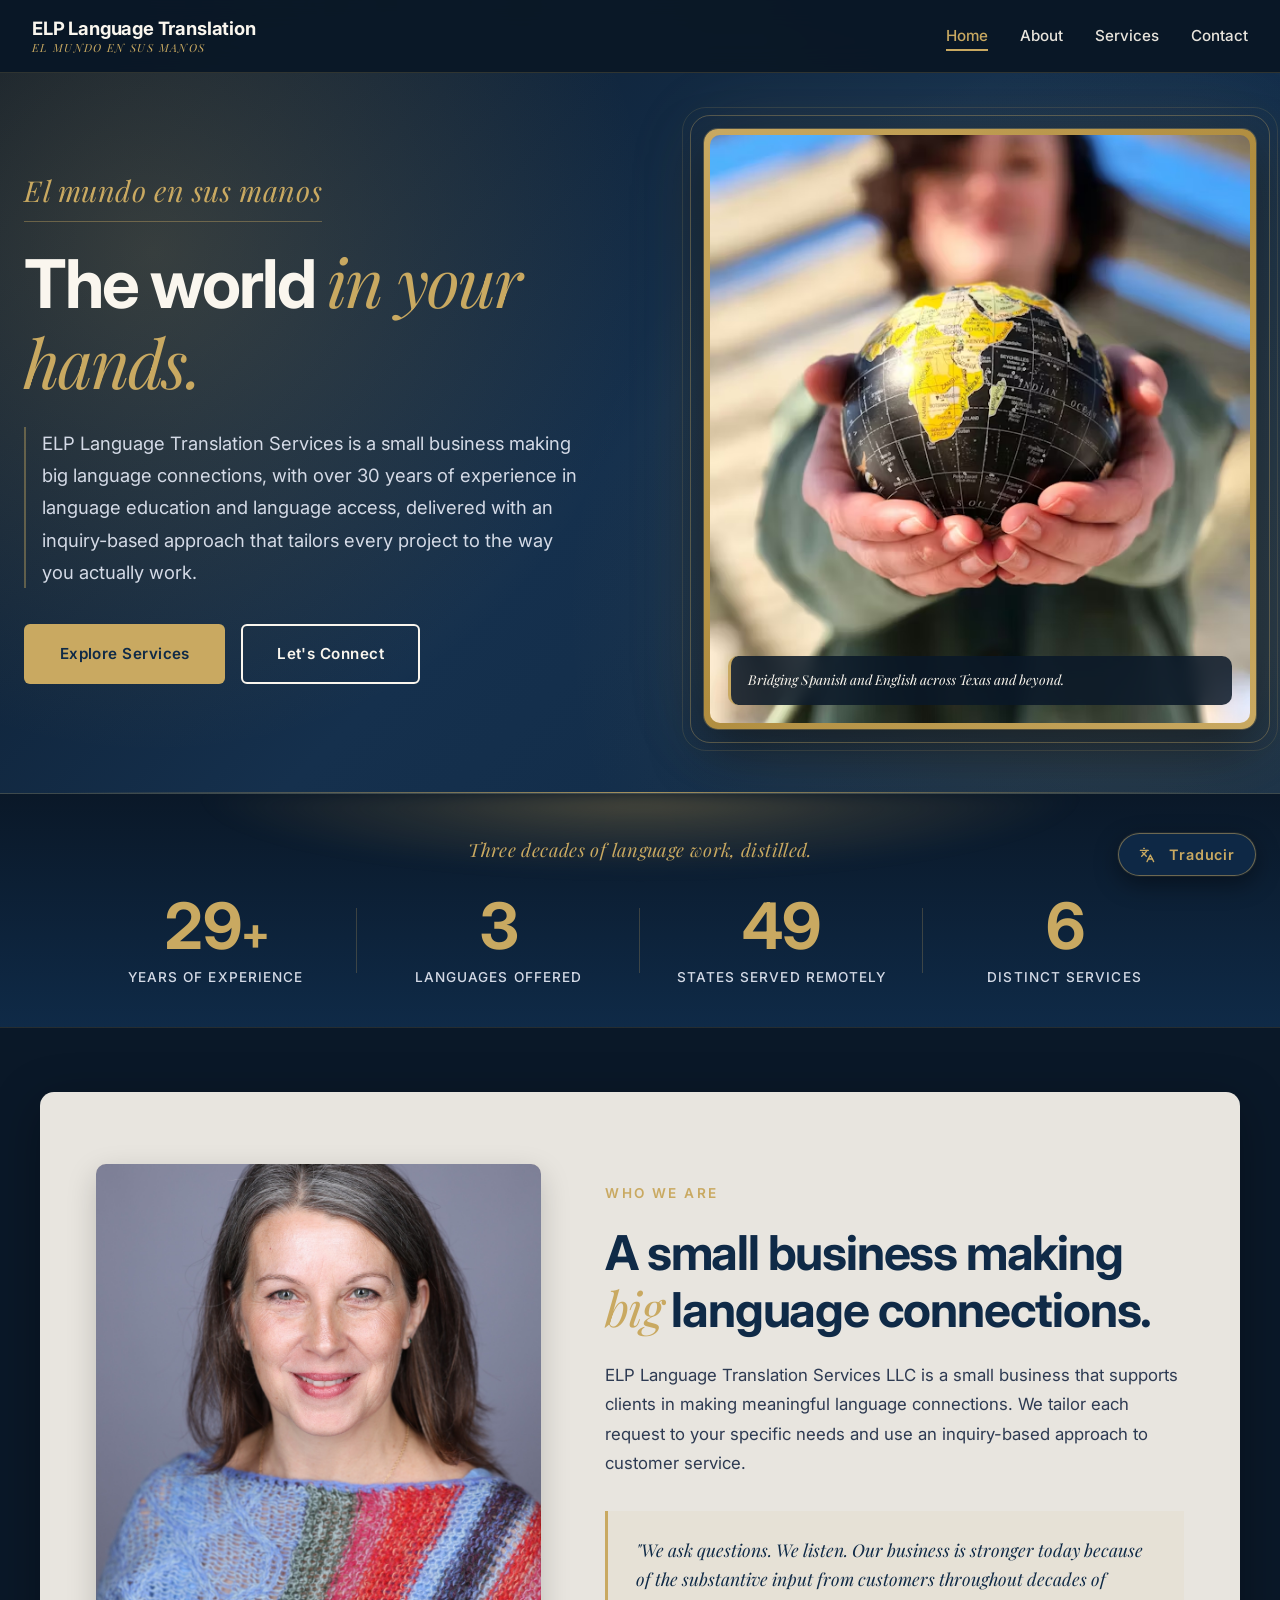
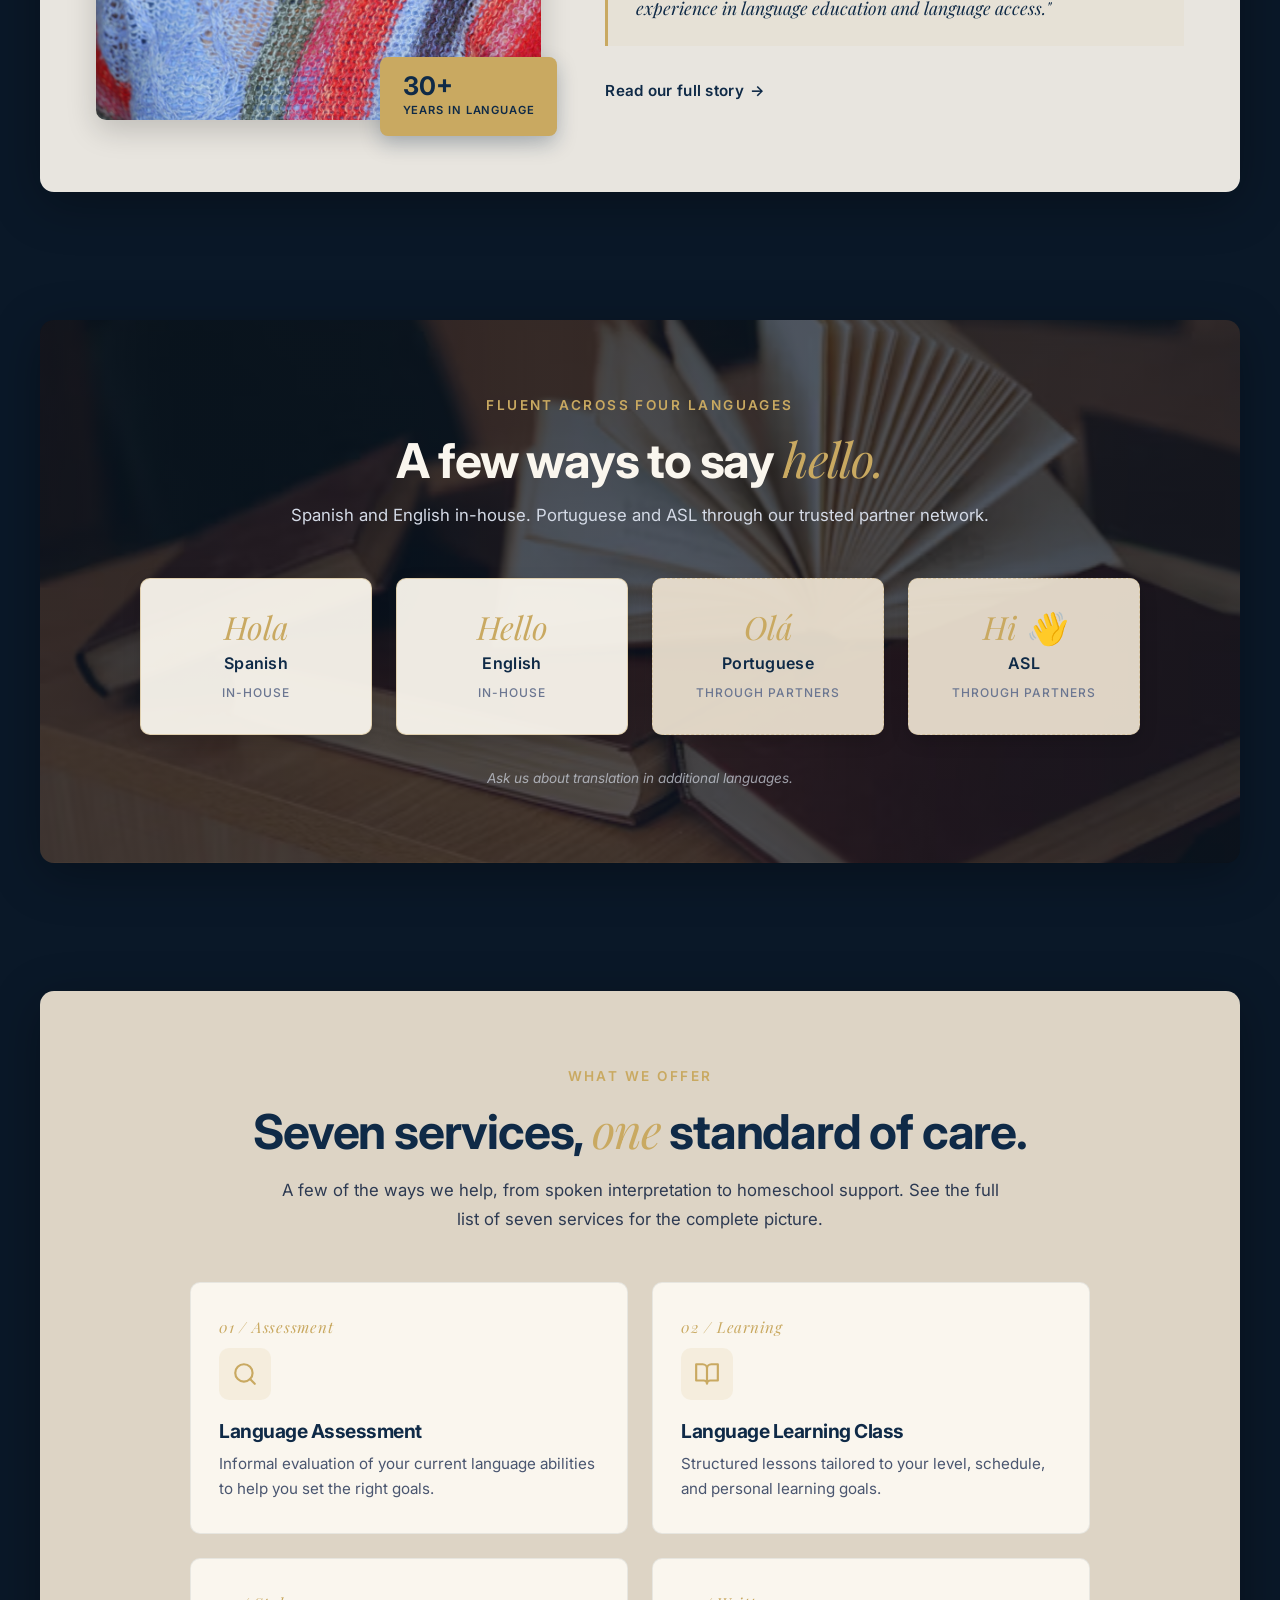
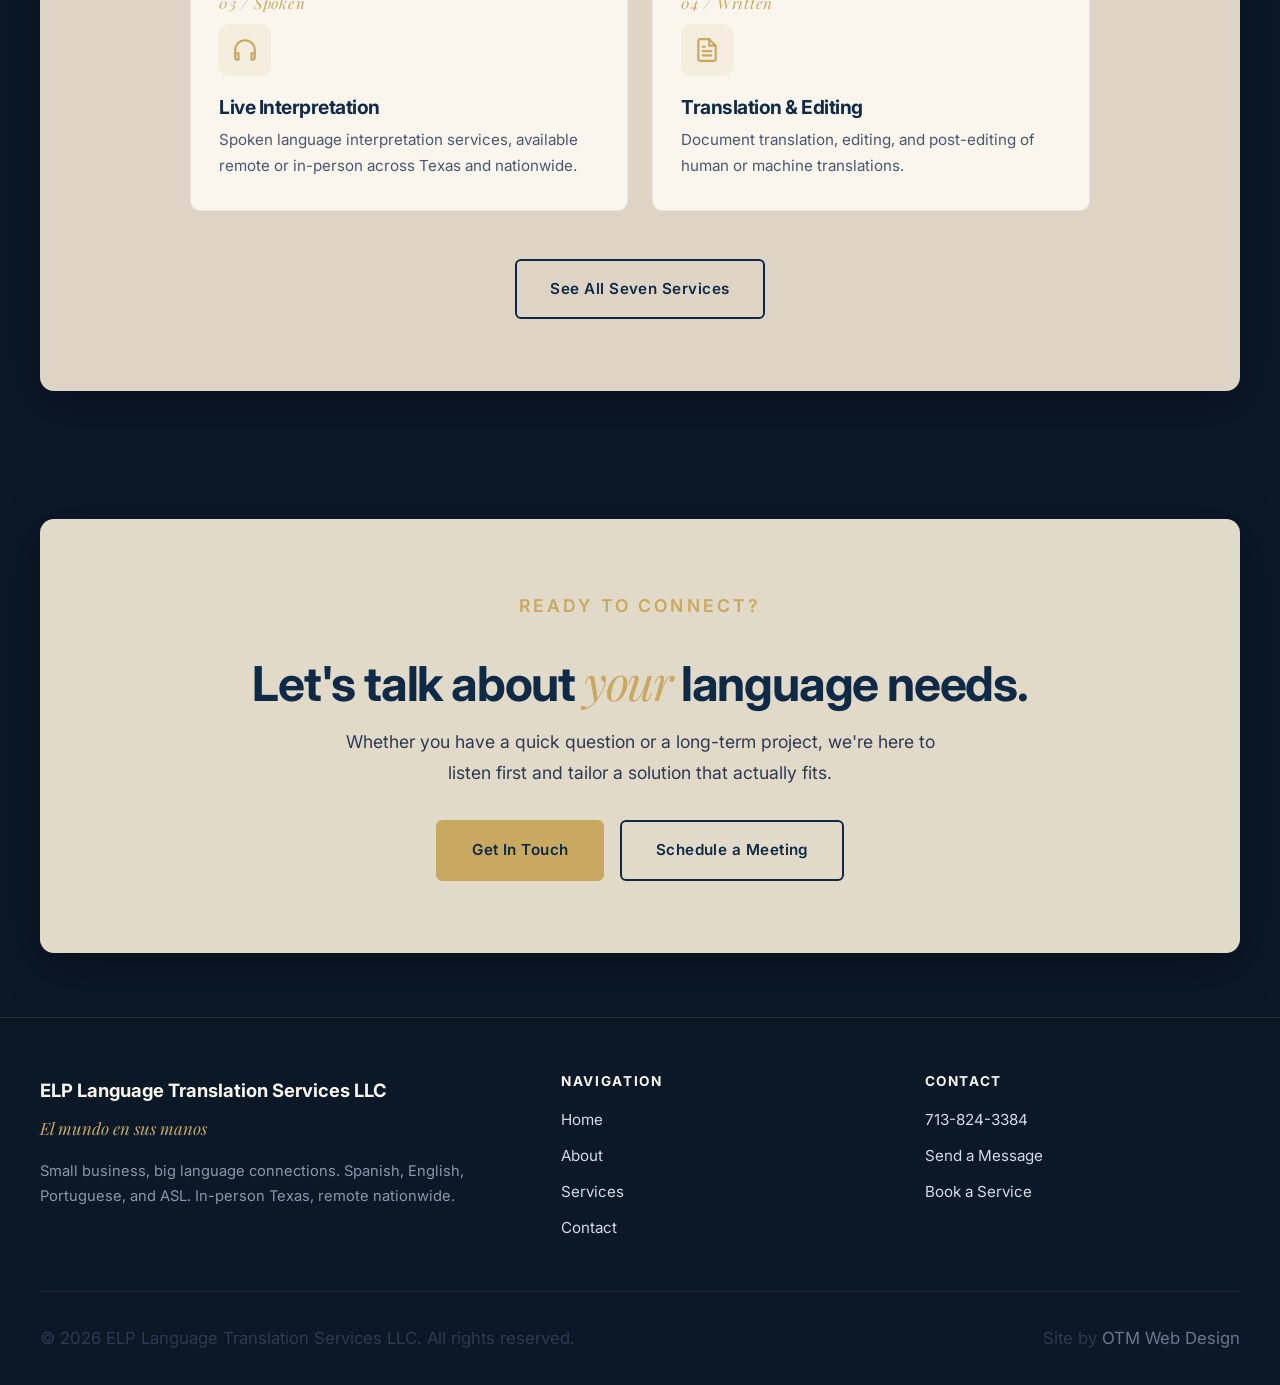
==== commit 7f0bd22c: "Added 7th service" ====
--- a/index.html
+++ b/index.html
@@ -76,7 +76,7 @@
         <div class="stat-label" data-lang-en="States Served Remotely" data-lang-es="Estados Atendidos a Distancia">States Served Remotely</div>
       </div>
       <div class="stat">
-        <div class="stat-number" data-target="6">0</div>
+        <div class="stat-number" data-target="7">0</div>
         <div class="stat-label" data-lang-en="Distinct Services" data-lang-es="Servicios Distintos">Distinct Services</div>
       </div>
     </div>
@@ -154,16 +154,16 @@
     <div class="section-frame section-frame--sandstone">
       <div style="text-align: center;">
         <p class="section-eyebrow" data-lang-en="What We Offer" data-lang-es="Lo Que Ofrecemos">What We Offer</p>
-        <h2 data-lang-en="Six services, <em class=&quot;serif-accent&quot;>one</em> standard of care." data-lang-es="Seis servicios, <em class=&quot;serif-accent&quot;>un</em> mismo estándar de atención.">Six services, <em class="serif-accent">one</em> standard of care.</h2>
+        <h2 data-lang-en="Seven services, <em class=&quot;serif-accent&quot;>one</em> standard of care." data-lang-es="Siete servicios, <em class=&quot;serif-accent&quot;>un</em> mismo estándar de atención.">Seven services, <em class="serif-accent">one</em> standard of care.</h2>
         <div class="section-intro center">
-          <p data-lang-en="From a quick informal assessment to ongoing homeschool support, every service is shaped around your specific situation." data-lang-es="Desde una evaluación informal rápida hasta apoyo continuo de educación en casa, cada servicio se adapta a su situación específica.">
-            From a quick informal assessment to ongoing homeschool support, every service is shaped
-            around your specific situation.
+          <p data-lang-en="A few of the ways we help, from spoken interpretation to homeschool support. See the full list of seven services for the complete picture." data-lang-es="Algunas de las formas en que ayudamos, desde interpretación oral hasta apoyo de educación en casa. Vea la lista completa de siete servicios para el panorama completo.">
+            A few of the ways we help, from spoken interpretation to homeschool support.
+            See the full list of seven services for the complete picture.
           </p>
         </div>
       </div>
 
-      <div class="services-grid">
+      <div class="services-grid services-grid--preview">
 
         <div class="service-card">
           <span class="service-card-num" data-lang-en="01 / Assessment" data-lang-es="01 / Evaluación">01 / Assessment</span>
@@ -184,45 +184,27 @@
         </div>
 
         <div class="service-card">
-          <span class="service-card-num" data-lang-en="03 / Interpretation" data-lang-es="03 / Interpretación">03 / Interpretation</span>
+          <span class="service-card-num" data-lang-en="03 / Spoken" data-lang-es="03 / Hablado">03 / Spoken</span>
           <div class="service-icon">
             <svg viewBox="0 0 24 24"><path d="M3 18v-6a9 9 0 0 1 18 0v6"/><path d="M21 19a2 2 0 0 1-2 2h-1v-6h3zM3 19a2 2 0 0 0 2 2h1v-6H3z"/></svg>
           </div>
           <h3 data-lang-en="Live Interpretation" data-lang-es="Interpretación en Vivo">Live Interpretation</h3>
-          <p data-lang-en="Live interpretation services, available remote or in-person across Texas and nationwide." data-lang-es="Servicios de interpretación en vivo, disponibles a distancia o en persona en todo Texas y a nivel nacional.">Live interpretation services, available remote or in-person across Texas and nationwide.</p>
-        </div>
-
-        <div class="service-card">
-          <span class="service-card-num" data-lang-en="04 / Equipment" data-lang-es="04 / Equipo">04 / Equipment</span>
-          <div class="service-icon">
-            <svg viewBox="0 0 24 24"><rect x="2" y="7" width="20" height="14" rx="2"/><path d="M16 21V5a2 2 0 0 0-2-2h-4a2 2 0 0 0-2 2v16"/></svg>
-          </div>
-          <h3 data-lang-en="Equipment Rental" data-lang-es="Renta de Equipo">Equipment Rental</h3>
-          <p data-lang-en="Professional interpretation equipment available for events, conferences, and meetings." data-lang-es="Equipo profesional de interpretación disponible para eventos, conferencias y reuniones.">Professional interpretation equipment available for events, conferences, and meetings.</p>
-        </div>
-
-        <div class="service-card">
-          <span class="service-card-num" data-lang-en="05 / Education" data-lang-es="05 / Educación">05 / Education</span>
-          <div class="service-icon">
-            <svg viewBox="0 0 24 24"><path d="M22 10v6M2 10l10-5 10 5-10 5z"/><path d="M6 12v5c3 3 9 3 12 0v-5"/></svg>
-          </div>
-          <h3 data-lang-en="Homeschool Support" data-lang-es="Apoyo para Educación en Casa">Homeschool Support</h3>
-          <p data-lang-en="Direct teaching and parent support for homeschooling families across K-12 grade levels." data-lang-es="Enseñanza directa y apoyo a padres para familias que educan en casa, desde kínder hasta preparatoria.">Direct teaching and parent support for homeschooling families across K-12 grade levels.</p>
-        </div>
-
-        <div class="service-card">
-          <span class="service-card-num" data-lang-en="06 / Custom" data-lang-es="06 / Personalizado">06 / Custom</span>
+          <p data-lang-en="Spoken language interpretation services, available remote or in-person across Texas and nationwide." data-lang-es="Servicios de interpretación oral de idiomas, disponibles a distancia o en persona en todo Texas y a nivel nacional.">Spoken language interpretation services, available remote or in-person across Texas and nationwide.</p>
+        </div>
+
+        <div class="service-card">
+          <span class="service-card-num" data-lang-en="04 / Written" data-lang-es="04 / Escrito">04 / Written</span>
           <div class="service-icon">
             <svg viewBox="0 0 24 24"><path d="M14 2H6a2 2 0 0 0-2 2v16a2 2 0 0 0 2 2h12a2 2 0 0 0 2-2V8z"/><path d="M14 2v6h6M16 13H8M16 17H8M10 9H8"/></svg>
           </div>
-          <h3 data-lang-en="Custom Project Quote" data-lang-es="Cotización Personalizada">Custom Project Quote</h3>
-          <p data-lang-en="Have a unique language need? Describe your project and we'll build a tailored quote." data-lang-es="¿Tiene una necesidad lingüística única? Describa su proyecto y le prepararemos una cotización a la medida.">Have a unique language need? Describe your project and we'll build a tailored quote.</p>
+          <h3 data-lang-en="Translation &amp; Editing" data-lang-es="Traducción y Edición">Translation &amp; Editing</h3>
+          <p data-lang-en="Document translation, editing, and post-editing of human or machine translations." data-lang-es="Traducción de documentos, edición y posedición de traducciones humanas o automáticas.">Document translation, editing, and post-editing of human or machine translations.</p>
         </div>
 
       </div>
 
       <div style="text-align: center; margin-top: 3rem;">
-        <a href="services.html" class="btn btn-outline-navy" data-lang-en="See Full Service Details" data-lang-es="Vea Todos los Detalles de Servicios">See Full Service Details</a>
+        <a href="services.html" class="btn btn-outline-navy" data-lang-en="See All Seven Services" data-lang-es="Ver Los Siete Servicios">See All Seven Services</a>
       </div>
     </div>
   </section>
--- a/styles.css
+++ b/styles.css
@@ -850,6 +850,20 @@
   margin-top: 3rem;
 }
 
+/* Homepage preview: locked to 2 columns for balance */
+.services-grid--preview {
+  grid-template-columns: repeat(2, 1fr);
+  max-width: 900px;
+  margin-left: auto;
+  margin-right: auto;
+}
+
+@media (max-width: 700px) {
+  .services-grid--preview {
+    grid-template-columns: 1fr;
+  }
+}
+
 .service-card {
   background: #faf6ee;
   border-radius: 10px;
@@ -1046,7 +1060,67 @@
   margin: 0 auto;
 }
 
-/* ---------- Homeschool Spotlight ---------- */
+/* ---------- Approved Vendor Programs ---------- */
+.vendor-programs-grid {
+  display: grid;
+  grid-template-columns: repeat(2, 1fr);
+  gap: 2rem;
+  margin-top: 3rem;
+}
+
+.vendor-program-card {
+  background: rgba(250, 246, 238, 0.95);
+  border: 1.5px solid rgba(201, 169, 97, 0.4);
+  border-radius: 12px;
+  padding: 2.25rem 2rem;
+  position: relative;
+  transition: all 0.25s ease;
+}
+
+.vendor-program-card:hover {
+  border-color: rgba(201, 169, 97, 0.7);
+  transform: translateY(-3px);
+  box-shadow: 0 10px 28px rgba(0, 0, 0, 0.12);
+}
+
+.vendor-program-tag {
+  display: inline-block;
+  font-size: 0.72rem;
+  font-weight: 600;
+  letter-spacing: 0.12em;
+  text-transform: uppercase;
+  color: #C9A961;
+  background: rgba(201, 169, 97, 0.12);
+  padding: 0.4rem 0.85rem;
+  border-radius: 999px;
+  margin-bottom: 1.25rem;
+}
+
+.vendor-program-card h3 {
+  font-family: 'Inter', sans-serif;
+  font-size: 2.4rem;
+  font-weight: 700;
+  color: #0F2A47;
+  letter-spacing: -0.02em;
+  line-height: 1;
+  margin-bottom: 0.3rem;
+}
+
+.vendor-program-subtitle {
+  font-family: 'Playfair Display', Georgia, serif;
+  font-style: italic;
+  font-size: 1.05rem;
+  color: #6b7691;
+  margin-bottom: 1.25rem;
+  line-height: 1.4;
+}
+
+@media (max-width: 800px) {
+  .vendor-programs-grid {
+    grid-template-columns: 1fr;
+    gap: 1.5rem;
+  }
+}
 .homeschool-callout {
   display: grid;
   grid-template-columns: 1fr 1fr;
